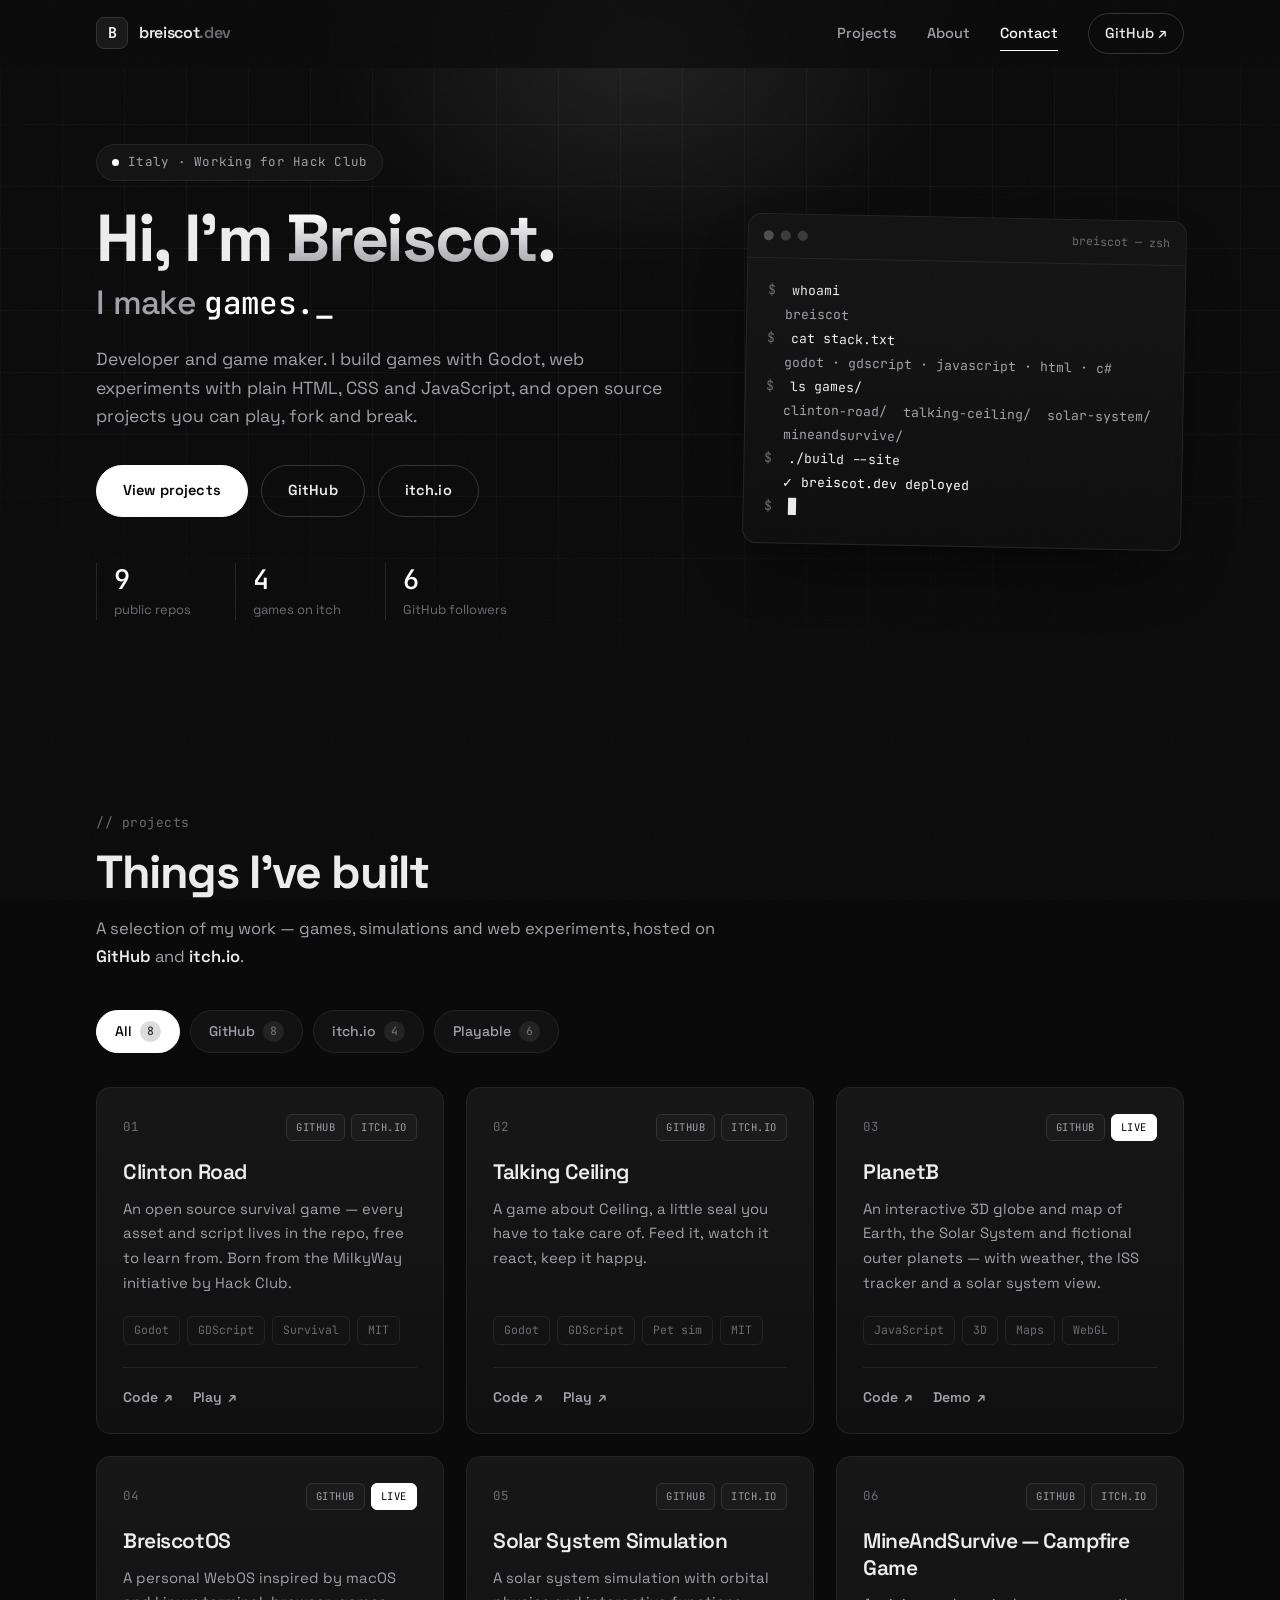
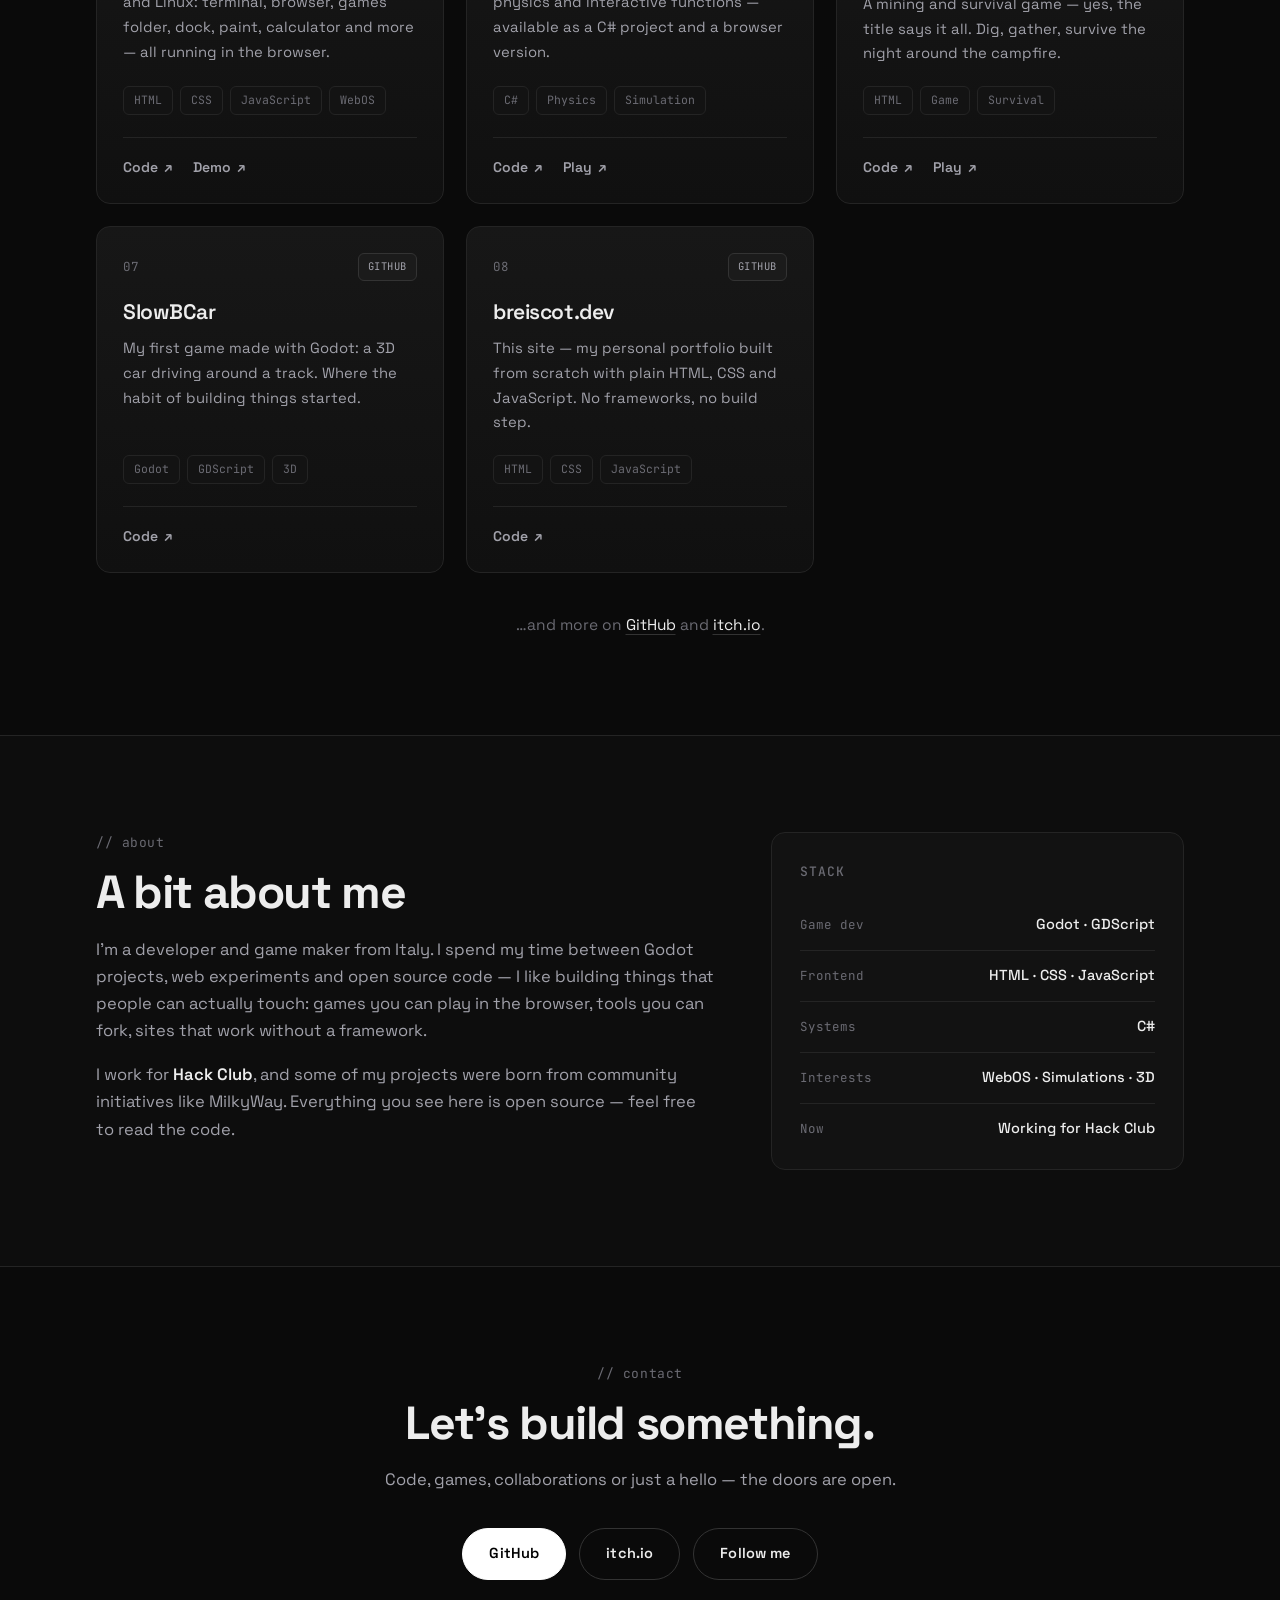
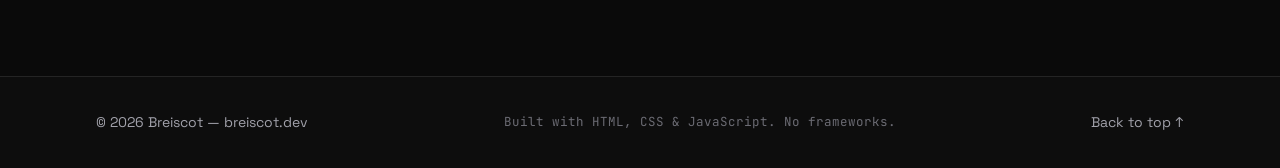
==== index.html @ 9ee130ee "Added js and css and so build the first state of this personal website" ====
<!DOCTYPE html>
<html lang="en">
<head>
  <meta charset="UTF-8">
  <meta name="viewport" content="width=device-width, initial-scale=1.0">
  <title>Breiscot — Developer & Game Maker</title>
  <meta name="description" content="Personal site of Breiscot — developer and game maker from Italy. Games, web experiments and open source projects on GitHub and itch.io.">
  <meta name="author" content="Breiscot">
  <meta name="theme-color" content="#0a0a0a">

  <meta property="og:title" content="Breiscot — Developer & Game Maker">
  <meta property="og:description" content="Games, web experiments and open source projects on GitHub and itch.io.">
  <meta property="og:type" content="website">

  <link rel="icon" href="data:image/svg+xml,<svg xmlns='http://www.w3.org/2000/svg' viewBox='0 0 100 100'><rect width='100' height='100' rx='22' fill='%230a0a0a'/><text y='74' x='50' text-anchor='middle' font-size='64' font-family='monospace' font-weight='bold' fill='%23ffffff'>B</text></svg>">

  <link rel="preconnect" href="https://fonts.googleapis.com">
  <link rel="preconnect" href="https://fonts.gstatic.com" crossorigin>
  <link href="https://fonts.googleapis.com/css2?family=Space+Grotesk:wght@400;500;600;700&family=JetBrains+Mono:wght@400;500&display=swap" rel="stylesheet">

  <link rel="stylesheet" href="style.css">
</head>
<body>

  <div class="noise" aria-hidden="true"></div>

  <!-- ================= HEADER ================= -->
  <header class="site-header" id="top">
    <div class="container nav">
      <a class="brand" href="#top" aria-label="Breiscot — home">
        <span class="brand-mark">B</span>
        <span class="brand-text">breiscot<span class="dim">.dev</span></span>
      </a>

      <nav class="nav-links" id="nav-links" aria-label="Main navigation">
        <a href="#projects">Projects</a>
        <a href="#about">About</a>
        <a href="#contact">Contact</a>
        <a class="nav-cta" href="https://github.com/Breiscot" target="_blank" rel="noopener">GitHub ↗</a>
      </nav>

      <button class="nav-toggle" id="nav-toggle" aria-label="Toggle menu" aria-expanded="false" aria-controls="nav-links">
        <span></span><span></span><span></span>
      </button>
    </div>
  </header>

  <main>

    <!-- ================= HERO ================= -->
    <section class="hero">
      <div class="container hero-grid">

        <div class="hero-copy">
          <p class="eyebrow reveal">
            <span class="pulse" aria-hidden="true"></span>
            Italy · Working for Hack Club
          </p>

          <h1 class="reveal">
            Hi, I'm <span class="accent">Breiscot</span>.
            <span class="hero-sub">I make <span id="typewriter" class="type">games.</span><span class="caret" aria-hidden="true">_</span></span>
          </h1>

          <p class="lead reveal">
            Developer and game maker. I build games with Godot, web experiments
            with plain HTML, CSS and JavaScript, and open source projects you can
            play, fork and break.
          </p>

          <div class="hero-actions reveal">
            <a class="btn btn-primary" href="#projects">View projects</a>
            <a class="btn btn-ghost" href="https://github.com/Breiscot" target="_blank" rel="noopener">GitHub</a>
            <a class="btn btn-ghost" href="https://breiscot.itch.io/" target="_blank" rel="noopener">itch.io</a>
          </div>

          <dl class="hero-stats reveal">
            <div>
              <dt id="stat-repos">9</dt>
              <dd>public repos</dd>
            </div>
            <div>
              <dt id="stat-games">4</dt>
              <dd>games on itch</dd>
            </div>
            <div>
              <dt id="stat-followers">6</dt>
              <dd>GitHub followers</dd>
            </div>
          </dl>
        </div>

        <div class="hero-visual reveal" aria-hidden="true">
          <div class="terminal">
            <div class="terminal-bar">
              <span></span><span></span><span></span>
              <em>breiscot — zsh</em>
            </div>
            <div class="terminal-body">
              <p><span class="t-prompt">$</span> whoami</p>
              <p class="t-out">breiscot</p>
              <p><span class="t-prompt">$</span> cat stack.txt</p>
              <p class="t-out">godot · gdscript · javascript · html · c#</p>
              <p><span class="t-prompt">$</span> ls games/</p>
              <p class="t-out">clinton-road/&nbsp; talking-ceiling/&nbsp; solar-system/&nbsp; mineandsurvive/</p>
              <p><span class="t-prompt">$</span> ./build --site</p>
              <p class="t-out t-ok">✓ breiscot.dev deployed</p>
              <p><span class="t-prompt">$</span> <span class="blink">█</span></p>
            </div>
          </div>
        </div>

      </div>
    </section>

    <!-- ================= PROJECTS ================= -->
    <section class="section" id="projects">
      <div class="container">

        <div class="section-head reveal">
          <p class="section-kicker">// projects</p>
          <h2>Things I've built</h2>
          <p class="section-sub">
            A selection of my work — games, simulations and web experiments,
            hosted on <strong>GitHub</strong> and <strong>itch.io</strong>.
          </p>
        </div>

        <div class="filters reveal" role="group" aria-label="Filter projects">
          <button class="chip is-active" data-filter="all">All <span class="count">8</span></button>
          <button class="chip" data-filter="github">GitHub <span class="count">8</span></button>
          <button class="chip" data-filter="itch">itch.io <span class="count">4</span></button>
          <button class="chip" data-filter="playable">Playable <span class="count">6</span></button>
        </div>

        <div class="grid" id="project-grid">

          <!-- 01 -->
          <article class="card reveal" data-sources="github itch" data-playable="true">
            <div class="card-top">
              <span class="card-index">01</span>
              <div class="card-badges">
                <span class="badge">GitHub</span>
                <span class="badge">itch.io</span>
              </div>
            </div>
            <h3>Clinton Road</h3>
            <p>
              An open source survival game — every asset and script lives in the
              repo, free to learn from. Born from the MilkyWay initiative by Hack Club.
            </p>
            <ul class="tags">
              <li>Godot</li><li>GDScript</li><li>Survival</li><li>MIT</li>
            </ul>
            <div class="card-links">
              <a href="https://github.com/Breiscot/Clinton-Road-game" target="_blank" rel="noopener">Code <span class="arr">↗</span></a>
              <a href="https://breiscot.itch.io/clinton-road" target="_blank" rel="noopener">Play <span class="arr">↗</span></a>
            </div>
          </article>

          <!-- 02 -->
          <article class="card reveal" data-sources="github itch" data-playable="true">
            <div class="card-top">
              <span class="card-index">02</span>
              <div class="card-badges">
                <span class="badge">GitHub</span>
                <span class="badge">itch.io</span>
              </div>
            </div>
            <h3>Talking Ceiling</h3>
            <p>
              A game about Ceiling, a little seal you have to take care of.
              Feed it, watch it react, keep it happy.
            </p>
            <ul class="tags">
              <li>Godot</li><li>GDScript</li><li>Pet sim</li><li>MIT</li>
            </ul>
            <div class="card-links">
              <a href="https://github.com/Breiscot/Talking-Ceiling" target="_blank" rel="noopener">Code <span class="arr">↗</span></a>
              <a href="https://breiscot.itch.io/talking-ceiling" target="_blank" rel="noopener">Play <span class="arr">↗</span></a>
            </div>
          </article>

          <!-- 03 -->
          <article class="card reveal" data-sources="github" data-playable="true">
            <div class="card-top">
              <span class="card-index">03</span>
              <div class="card-badges">
                <span class="badge">GitHub</span>
                <span class="badge badge-live">Live</span>
              </div>
            </div>
            <h3>PlanetB</h3>
            <p>
              An interactive 3D globe and map of Earth, the Solar System and
              fictional outer planets — with weather, the ISS tracker and a
              solar system view.
            </p>
            <ul class="tags">
              <li>JavaScript</li><li>3D</li><li>Maps</li><li>WebGL</li>
            </ul>
            <div class="card-links">
              <a href="https://github.com/Breiscot/PlanetB" target="_blank" rel="noopener">Code <span class="arr">↗</span></a>
              <a href="https://breiscot.github.io/PlanetB/" target="_blank" rel="noopener">Demo <span class="arr">↗</span></a>
            </div>
          </article>

          <!-- 04 -->
          <article class="card reveal" data-sources="github" data-playable="true">
            <div class="card-top">
              <span class="card-index">04</span>
              <div class="card-badges">
                <span class="badge">GitHub</span>
                <span class="badge badge-live">Live</span>
              </div>
            </div>
            <h3>BreiscotOS</h3>
            <p>
              A personal WebOS inspired by macOS and Linux: terminal, browser,
              games folder, dock, paint, calculator and more — all running in
              the browser.
            </p>
            <ul class="tags">
              <li>HTML</li><li>CSS</li><li>JavaScript</li><li>WebOS</li>
            </ul>
            <div class="card-links">
              <a href="https://github.com/Breiscot/BreiscotOS" target="_blank" rel="noopener">Code <span class="arr">↗</span></a>
              <a href="https://breiscot.github.io/BreiscotOS/" target="_blank" rel="noopener">Demo <span class="arr">↗</span></a>
            </div>
          </article>

          <!-- 05 -->
          <article class="card reveal" data-sources="github itch" data-playable="true">
            <div class="card-top">
              <span class="card-index">05</span>
              <div class="card-badges">
                <span class="badge">GitHub</span>
                <span class="badge">itch.io</span>
              </div>
            </div>
            <h3>Solar System Simulation</h3>
            <p>
              A solar system simulation with orbital physics and interactive
              functions — available as a C# project and a browser version.
            </p>
            <ul class="tags">
              <li>C#</li><li>Physics</li><li>Simulation</li>
            </ul>
            <div class="card-links">
              <a href="https://github.com/Breiscot/Solar-System.Breiscot" target="_blank" rel="noopener">Code <span class="arr">↗</span></a>
              <a href="https://breiscot.itch.io/solarsystem-simulation-breiscot" target="_blank" rel="noopener">Play <span class="arr">↗</span></a>
            </div>
          </article>

          <!-- 06 -->
          <article class="card reveal" data-sources="github itch" data-playable="true">
            <div class="card-top">
              <span class="card-index">06</span>
              <div class="card-badges">
                <span class="badge">GitHub</span>
                <span class="badge">itch.io</span>
              </div>
            </div>
            <h3>MineAndSurvive — Campfire Game</h3>
            <p>
              A mining and survival game — yes, the title says it all. Dig,
              gather, survive the night around the campfire.
            </p>
            <ul class="tags">
              <li>HTML</li><li>Game</li><li>Survival</li>
            </ul>
            <div class="card-links">
              <a href="https://github.com/Breiscot/MineAndSurvive-campfire-game" target="_blank" rel="noopener">Code <span class="arr">↗</span></a>
              <a href="https://breiscot.itch.io/campfire-game-mas" target="_blank" rel="noopener">Play <span class="arr">↗</span></a>
            </div>
          </article>

          <!-- 07 -->
          <article class="card reveal" data-sources="github">
            <div class="card-top">
              <span class="card-index">07</span>
              <div class="card-badges">
                <span class="badge">GitHub</span>
              </div>
            </div>
            <h3>SlowBCar</h3>
            <p>
              My first game made with Godot: a 3D car driving around a track.
              Where the habit of building things started.
            </p>
            <ul class="tags">
              <li>Godot</li><li>GDScript</li><li>3D</li>
            </ul>
            <div class="card-links">
              <a href="https://github.com/Breiscot/SlowBCar---Game" target="_blank" rel="noopener">Code <span class="arr">↗</span></a>
            </div>
          </article>

          <!-- 08 -->
          <article class="card reveal" data-sources="github">
            <div class="card-top">
              <span class="card-index">08</span>
              <div class="card-badges">
                <span class="badge">GitHub</span>
              </div>
            </div>
            <h3>breiscot.dev</h3>
            <p>
              This site — my personal portfolio built from scratch with plain
              HTML, CSS and JavaScript. No frameworks, no build step.
            </p>
            <ul class="tags">
              <li>HTML</li><li>CSS</li><li>JavaScript</li>
            </ul>
            <div class="card-links">
              <a href="https://github.com/Breiscot/breiscot.dev" target="_blank" rel="noopener">Code <span class="arr">↗</span></a>
            </div>
          </article>

        </div>

        <p class="grid-empty" id="grid-empty" hidden>No projects in this category yet.</p>

        <p class="more reveal">
          …and more on
          <a href="https://github.com/Breiscot?tab=repositories" target="_blank" rel="noopener">GitHub</a>
          and
          <a href="https://breiscot.itch.io/" target="_blank" rel="noopener">itch.io</a>.
        </p>
      </div>
    </section>

    <!-- ================= ABOUT ================= -->
    <section class="section section-alt" id="about">
      <div class="container about-grid">

        <div class="about-copy reveal">
          <p class="section-kicker">// about</p>
          <h2>A bit about me</h2>
          <p>
            I'm a developer and game maker from Italy. I spend my time between
            Godot projects, web experiments and open source code — I like
            building things that people can actually touch: games you can play
            in the browser, tools you can fork, sites that work without a
            framework.
          </p>
          <p>
            I work for <strong>Hack Club</strong>, and some of my projects were
            born from community initiatives like MilkyWay. Everything you see
            here is open source — feel free to read the code.
          </p>
        </div>

        <div class="about-skills reveal">
          <h3>Stack</h3>
          <ul class="skill-list">
            <li><span class="skill-name">Game dev</span><span class="skill-val">Godot · GDScript</span></li>
            <li><span class="skill-name">Frontend</span><span class="skill-val">HTML · CSS · JavaScript</span></li>
            <li><span class="skill-name">Systems</span><span class="skill-val">C#</span></li>
            <li><span class="skill-name">Interests</span><span class="skill-val">WebOS · Simulations · 3D</span></li>
            <li><span class="skill-name">Now</span><span class="skill-val">Working for Hack Club</span></li>
          </ul>
        </div>

      </div>
    </section>

    <!-- ================= CONTACT ================= -->
    <section class="section" id="contact">
      <div class="container contact reveal">
        <p class="section-kicker">// contact</p>
        <h2>Let's build something.</h2>
        <p class="section-sub">
          Code, games, collaborations or just a hello — the doors are open.
        </p>
        <div class="contact-links">
          <a class="btn btn-primary" href="https://github.com/Breiscot" target="_blank" rel="noopener">GitHub</a>
          <a class="btn btn-ghost" href="https://breiscot.itch.io/" target="_blank" rel="noopener">itch.io</a>
          <a class="btn btn-ghost" href="https://github.com/Breiscot?tab=followers" target="_blank" rel="noopener">Follow me</a>
        </div>
      </div>
    </section>

  </main>

  <!-- ================= FOOTER ================= -->
  <footer class="site-footer">
    <div class="container footer-inner">
      <p>© <span id="year">2026</span> Breiscot — breiscot.dev</p>
      <p class="footer-note">Built with HTML, CSS &amp; JavaScript. No frameworks.</p>
      <a class="to-top" href="#top">Back to top ↑</a>
    </div>
  </footer>

  <script src="main.js"></script>
</body>
</html>
---- style.css ----
/* =========================================================
   breiscot.dev — black / grey theme
   ========================================================= */

:root {
  --bg:            #0a0a0a;
  --bg-alt:        #0d0d0d;
  --surface:       #121212;
  --surface-2:     #171717;
  --border:        #242424;
  --border-strong: #333333;

  --text:          #ededed;
  --text-dim:      #a1a1aa;
  --text-faint:    #6b6b73;

  --white:         #ffffff;
  --black:         #000000;

  --font-display: "Space Grotesk", system-ui, -apple-system, "Segoe UI", sans-serif;
  --font-mono:    "JetBrains Mono", ui-monospace, SFMono-Regular, Menlo, monospace;

  --radius:   14px;
  --radius-sm: 9px;
  --container: 1140px;
  --header-h: 68px;

  --ease: cubic-bezier(0.22, 1, 0.36, 1);
}

/* ---------- reset ---------- */
*, *::before, *::after { box-sizing: border-box; }

html {
  scroll-behavior: smooth;
  scroll-padding-top: calc(var(--header-h) + 20px);
  -webkit-text-size-adjust: 100%;
}

body {
  margin: 0;
  background: var(--bg);
  color: var(--text);
  font-family: var(--font-display);
  font-size: 16.5px;
  line-height: 1.65;
  overflow-x: hidden;
  -webkit-font-smoothing: antialiased;
}

img, svg { display: block; max-width: 100%; }
a { color: inherit; }
button { font: inherit; }

::selection { background: var(--white); color: var(--black); }

:focus-visible {
  outline: 2px solid var(--white);
  outline-offset: 3px;
  border-radius: 4px;
}

/* subtle film grain */
.noise {
  position: fixed;
  inset: 0;
  z-index: 999;
  pointer-events: none;
  opacity: 0.035;
  background-image: url("data:image/svg+xml,%3Csvg xmlns='http://www.w3.org/2000/svg' width='140' height='140'%3E%3Cfilter id='n'%3E%3CfeTurbulence type='fractalNoise' baseFrequency='0.85' numOctaves='3'/%3E%3C/filter%3E%3Crect width='100%25' height='100%25' filter='url(%23n)'/%3E%3C/svg%3E");
}

.container {
  width: 100%;
  max-width: var(--container);
  margin-inline: auto;
  padding-inline: 26px;
}

/* =========================================================
   HEADER
   ========================================================= */
.site-header {
  position: fixed;
  top: 0;
  left: 0;
  right: 0;
  z-index: 100;
  height: var(--header-h);
  display: flex;
  align-items: center;
  background: rgba(10, 10, 10, 0.72);
  backdrop-filter: blur(14px);
  -webkit-backdrop-filter: blur(14px);
  border-bottom: 1px solid transparent;
  transition: border-color 0.35s var(--ease), background 0.35s var(--ease);
}

.site-header.scrolled {
  border-bottom-color: var(--border);
  background: rgba(10, 10, 10, 0.9);
}

.nav {
  display: flex;
  align-items: center;
  justify-content: space-between;
  gap: 20px;
}

.brand {
  display: inline-flex;
  align-items: center;
  gap: 11px;
  text-decoration: none;
  font-weight: 600;
  letter-spacing: -0.02em;
}

.brand-mark {
  display: grid;
  place-items: center;
  width: 32px;
  height: 32px;
  border: 1px solid var(--border-strong);
  border-radius: 8px;
  background: var(--surface-2);
  font-family: var(--font-mono);
  font-size: 15px;
  color: var(--white);
  transition: transform 0.3s var(--ease), background 0.3s var(--ease);
}

.brand:hover .brand-mark {
  transform: rotate(-8deg);
  background: var(--white);
  color: var(--black);
}

.brand-text { font-size: 16px; }
.brand-text .dim { color: var(--text-faint); }

.nav-links {
  display: flex;
  align-items: center;
  gap: 30px;
}

.nav-links a {
  position: relative;
  text-decoration: none;
  font-size: 14.5px;
  font-weight: 500;
  color: var(--text-dim);
  transition: color 0.25s var(--ease);
}

.nav-links a:not(.nav-cta)::after {
  content: "";
  position: absolute;
  left: 0;
  bottom: -6px;
  width: 100%;
  height: 1px;
  background: var(--white);
  transform: scaleX(0);
  transform-origin: left;
  transition: transform 0.3s var(--ease);
}

.nav-links a:hover,
.nav-links a.active { color: var(--white); }

.nav-links a:not(.nav-cta):hover::after,
.nav-links a.active::after { transform: scaleX(1); }

.nav-cta {
  padding: 8px 16px;
  border: 1px solid var(--border-strong);
  border-radius: 999px;
  color: var(--text) !important;
  transition: background 0.25s var(--ease), color 0.25s var(--ease), border-color 0.25s var(--ease);
}

.nav-cta:hover {
  background: var(--white);
  border-color: var(--white);
  color: var(--black) !important;
}

.nav-toggle {
  display: none;
  flex-direction: column;
  justify-content: center;
  gap: 5px;
  width: 42px;
  height: 42px;
  padding: 10px;
  background: transparent;
  border: 1px solid var(--border);
  border-radius: 9px;
  cursor: pointer;
}

.nav-toggle span {
  display: block;
  height: 1.5px;
  width: 100%;
  background: var(--text);
  transition: transform 0.3s var(--ease), opacity 0.25s var(--ease);
}

.nav-toggle[aria-expanded="true"] span:nth-child(1) { transform: translateY(6.5px) rotate(45deg); }
.nav-toggle[aria-expanded="true"] span:nth-child(2) { opacity: 0; }
.nav-toggle[aria-expanded="true"] span:nth-child(3) { transform: translateY(-6.5px) rotate(-45deg); }

/* =========================================================
   HERO
   ========================================================= */
.hero {
  position: relative;
  padding: calc(var(--header-h) + 76px) 0 96px;
  overflow: hidden;
}

/* faint grid + glow, monochrome only */
.hero::before {
  content: "";
  position: absolute;
  inset: 0;
  background-image:
    linear-gradient(to right, rgba(255, 255, 255, 0.035) 1px, transparent 1px),
    linear-gradient(to bottom, rgba(255, 255, 255, 0.035) 1px, transparent 1px);
  background-size: 62px 62px;
  mask-image: radial-gradient(ellipse 80% 65% at 50% 35%, #000 45%, transparent 100%);
  -webkit-mask-image: radial-gradient(ellipse 80% 65% at 50% 35%, #000 45%, transparent 100%);
  pointer-events: none;
}

.hero::after {
  content: "";
  position: absolute;
  top: -260px;
  left: 50%;
  transform: translateX(-50%);
  width: 900px;
  height: 620px;
  background: radial-gradient(closest-side, rgba(255, 255, 255, 0.09), transparent 70%);
  pointer-events: none;
}

.hero-grid {
  position: relative;
  z-index: 1;
  display: grid;
  grid-template-columns: 1.15fr 0.85fr;
  gap: 56px;
  align-items: center;
}

.eyebrow {
  display: inline-flex;
  align-items: center;
  gap: 9px;
  margin: 0 0 22px;
  padding: 7px 15px;
  border: 1px solid var(--border);
  border-radius: 999px;
  background: var(--surface);
  font-family: var(--font-mono);
  font-size: 12.5px;
  letter-spacing: 0.02em;
  color: var(--text-dim);
}

.pulse {
  width: 7px;
  height: 7px;
  border-radius: 50%;
  background: var(--white);
  box-shadow: 0 0 0 0 rgba(255, 255, 255, 0.55);
  animation: pulse 2.4s infinite;
}

@keyframes pulse {
  0%   { box-shadow: 0 0 0 0 rgba(255, 255, 255, 0.5); }
  70%  { box-shadow: 0 0 0 9px rgba(255, 255, 255, 0); }
  100% { box-shadow: 0 0 0 0 rgba(255, 255, 255, 0); }
}

.hero h1 {
  margin: 0 0 24px;
  font-size: clamp(2.5rem, 6vw, 4.15rem);
  line-height: 1.06;
  font-weight: 700;
  letter-spacing: -0.035em;
}

.hero h1 .accent {
  background: linear-gradient(180deg, #ffffff 20%, #8f8f96 100%);
  -webkit-background-clip: text;
  background-clip: text;
  color: transparent;
}

.hero-sub {
  display: block;
  margin-top: 12px;
  font-size: clamp(1.35rem, 3.4vw, 2.1rem);
  font-weight: 500;
  color: var(--text-dim);
  letter-spacing: -0.02em;
}

.type {
  color: var(--white);
  font-family: var(--font-mono);
  font-size: 0.92em;
}

.caret {
  color: var(--white);
  animation: blink 1.05s steps(1) infinite;
}

@keyframes blink { 50% { opacity: 0; } }

.lead {
  max-width: 52ch;
  margin: 0 0 34px;
  font-size: 17.5px;
  color: var(--text-dim);
}

.hero-actions {
  display: flex;
  flex-wrap: wrap;
  gap: 13px;
  margin-bottom: 46px;
}

/* buttons */
.btn {
  display: inline-flex;
  align-items: center;
  gap: 8px;
  padding: 13px 26px;
  border-radius: 999px;
  border: 1px solid var(--border-strong);
  text-decoration: none;
  font-size: 14.5px;
  font-weight: 600;
  letter-spacing: 0.01em;
  transition: transform 0.25s var(--ease), background 0.25s var(--ease),
              color 0.25s var(--ease), border-color 0.25s var(--ease);
}

.btn:hover { transform: translateY(-2px); }

.btn-primary {
  background: var(--white);
  border-color: var(--white);
  color: var(--black);
}

.btn-primary:hover { background: #d9d9d9; border-color: #d9d9d9; }

.btn-ghost {
  background: transparent;
  color: var(--text);
}

.btn-ghost:hover {
  background: var(--surface-2);
  border-color: #4a4a4a;
  color: var(--white);
}

/* stats */
.hero-stats {
  display: flex;
  gap: 44px;
  margin: 0;
}

.hero-stats div { border-left: 1px solid var(--border); padding-left: 17px; }

.hero-stats dt {
  font-family: var(--font-mono);
  font-size: 27px;
  font-weight: 500;
  color: var(--white);
  line-height: 1.2;
}

.hero-stats dd {
  margin: 3px 0 0;
  font-size: 13px;
  color: var(--text-faint);
}

/* terminal */
.terminal {
  border: 1px solid var(--border);
  border-radius: var(--radius);
  background: linear-gradient(180deg, #141414, #0d0d0d);
  box-shadow: 0 30px 70px -30px rgba(0, 0, 0, 0.9);
  overflow: hidden;
  transform: rotate(1.1deg);
  transition: transform 0.5s var(--ease);
}

.terminal:hover { transform: rotate(0deg) translateY(-4px); }

.terminal-bar {
  display: flex;
  align-items: center;
  gap: 7px;
  padding: 12px 15px;
  border-bottom: 1px solid var(--border);
  background: var(--surface);
}

.terminal-bar span {
  width: 10px;
  height: 10px;
  border-radius: 50%;
  background: #3a3a3a;
}

.terminal-bar span:first-child { background: #4d4d4d; }

.terminal-bar em {
  margin-left: auto;
  font-family: var(--font-mono);
  font-style: normal;
  font-size: 11.5px;
  color: var(--text-faint);
}

.terminal-body {
  padding: 20px 20px 24px;
  font-family: var(--font-mono);
  font-size: 13px;
  line-height: 1.85;
}

.terminal-body p { margin: 0; overflow-wrap: anywhere; }

.t-prompt { color: var(--text-faint); margin-right: 8px; }
.t-out { color: var(--text-dim); padding-left: 18px; }
.t-ok { color: var(--white); }

.blink { animation: blink 1.05s steps(1) infinite; }

/* =========================================================
   SECTIONS
   ========================================================= */
.section { padding: 96px 0; }
.section-alt {
  background: var(--bg-alt);
  border-block: 1px solid var(--border);
}

.section-head { max-width: 640px; margin-bottom: 40px; }

.section-kicker {
  margin: 0 0 14px;
  font-family: var(--font-mono);
  font-size: 13px;
  color: var(--text-faint);
  letter-spacing: 0.04em;
}

.section h2 {
  margin: 0 0 16px;
  font-size: clamp(1.9rem, 4.4vw, 2.9rem);
  font-weight: 700;
  letter-spacing: -0.03em;
  line-height: 1.12;
}

.section-sub {
  margin: 0;
  color: var(--text-dim);
  font-size: 16.5px;
}

.section-sub strong { color: var(--text); font-weight: 600; }

/* ---------- filters ---------- */
.filters {
  display: flex;
  flex-wrap: wrap;
  gap: 10px;
  margin-bottom: 34px;
}

.chip {
  display: inline-flex;
  align-items: center;
  gap: 8px;
  padding: 9px 18px;
  background: var(--surface);
  border: 1px solid var(--border);
  border-radius: 999px;
  color: var(--text-dim);
  font-size: 14px;
  font-weight: 500;
  cursor: pointer;
  transition: background 0.25s var(--ease), color 0.25s var(--ease), border-color 0.25s var(--ease);
}

.chip .count {
  font-family: var(--font-mono);
  font-size: 11.5px;
  padding: 1px 7px;
  border-radius: 999px;
  background: #232323;
  color: var(--text-faint);
}

.chip:hover { border-color: var(--border-strong); color: var(--white); }

.chip.is-active {
  background: var(--white);
  border-color: var(--white);
  color: var(--black);
}

.chip.is-active .count { background: rgba(0, 0, 0, 0.14); color: #333; }

/* ---------- project grid ---------- */
.grid {
  display: grid;
  grid-template-columns: repeat(auto-fill, minmax(320px, 1fr));
  gap: 22px;
}

.card {
  position: relative;
  display: flex;
  flex-direction: column;
  padding: 26px 26px 24px;
  background: linear-gradient(180deg, var(--surface-2), #101010);
  border: 1px solid var(--border);
  border-radius: var(--radius);
  transition: transform 0.4s var(--ease), border-color 0.4s var(--ease),
              box-shadow 0.4s var(--ease), opacity 0.35s var(--ease);
}

.card::before {
  content: "";
  position: absolute;
  inset: 0;
  border-radius: inherit;
  background: radial-gradient(420px circle at var(--mx, 50%) var(--my, 0%), rgba(255, 255, 255, 0.055), transparent 60%);
  opacity: 0;
  transition: opacity 0.4s var(--ease);
  pointer-events: none;
}

.card:hover {
  transform: translateY(-5px);
  border-color: var(--border-strong);
  box-shadow: 0 26px 50px -30px rgba(0, 0, 0, 0.95);
}

.card:hover::before { opacity: 1; }

.card.is-hidden { display: none; }

.card-top {
  display: flex;
  align-items: center;
  justify-content: space-between;
  gap: 12px;
  margin-bottom: 18px;
}

.card-index {
  font-family: var(--font-mono);
  font-size: 12.5px;
  color: var(--text-faint);
}

.card-badges { display: flex; gap: 6px; flex-wrap: wrap; justify-content: flex-end; }

.badge {
  font-family: var(--font-mono);
  font-size: 10.5px;
  letter-spacing: 0.05em;
  text-transform: uppercase;
  padding: 4px 9px;
  border: 1px solid var(--border-strong);
  border-radius: 6px;
  color: var(--text-dim);
  background: #1b1b1b;
}

.badge-live {
  color: var(--black);
  background: var(--white);
  border-color: var(--white);
}

.card h3 {
  margin: 0 0 11px;
  font-size: 21px;
  font-weight: 600;
  letter-spacing: -0.02em;
  line-height: 1.25;
}

.card p {
  margin: 0 0 20px;
  font-size: 14.8px;
  line-height: 1.68;
  color: var(--text-dim);
  flex-grow: 1;
}

.tags {
  display: flex;
  flex-wrap: wrap;
  gap: 7px;
  list-style: none;
  margin: 0 0 22px;
  padding: 0;
}

.tags li {
  font-family: var(--font-mono);
  font-size: 11.5px;
  padding: 4px 10px;
  border: 1px solid var(--border);
  border-radius: 6px;
  color: var(--text-faint);
  background: #131313;
}

.card-links {
  display: flex;
  gap: 20px;
  padding-top: 18px;
  border-top: 1px solid var(--border);
}

.card-links a {
  display: inline-flex;
  align-items: center;
  gap: 6px;
  text-decoration: none;
  font-size: 14px;
  font-weight: 600;
  color: var(--text-dim);
  transition: color 0.25s var(--ease);
}

.card-links a:hover { color: var(--white); }

.card-links .arr { transition: transform 0.25s var(--ease); }
.card-links a:hover .arr { transform: translate(3px, -3px); }

.grid-empty {
  margin: 30px 0 0;
  font-family: var(--font-mono);
  font-size: 14px;
  color: var(--text-faint);
}

.more {
  margin: 40px 0 0;
  font-size: 15.5px;
  color: var(--text-faint);
  text-align: center;
}

.more a {
  color: var(--text);
  text-decoration: underline;
  text-underline-offset: 4px;
  text-decoration-color: var(--border-strong);
  transition: text-decoration-color 0.25s var(--ease);
}

.more a:hover { text-decoration-color: var(--white); }

/* =========================================================
   ABOUT
   ========================================================= */
.about-grid {
  display: grid;
  grid-template-columns: 1.2fr 0.8fr;
  gap: 56px;
  align-items: start;
}

.about-copy p:not(.section-kicker) {
  color: var(--text-dim);
  max-width: 58ch;
}

.about-copy strong { color: var(--text); font-weight: 600; }

.about-skills {
  padding: 28px;
  background: var(--surface);
  border: 1px solid var(--border);
  border-radius: var(--radius);
}

.about-skills h3 {
  margin: 0 0 18px;
  font-family: var(--font-mono);
  font-size: 13px;
  font-weight: 500;
  text-transform: uppercase;
  letter-spacing: 0.08em;
  color: var(--text-faint);
}

.skill-list { list-style: none; margin: 0; padding: 0; }

.skill-list li {
  display: flex;
  justify-content: space-between;
  align-items: baseline;
  gap: 16px;
  padding: 13px 0;
  border-bottom: 1px solid var(--border);
  font-size: 14.5px;
}

.skill-list li:last-child { border-bottom: 0; padding-bottom: 0; }

.skill-name { color: var(--text-faint); font-family: var(--font-mono); font-size: 12.5px; }
.skill-val { color: var(--text); text-align: right; font-weight: 500; }

/* =========================================================
   CONTACT
   ========================================================= */
.contact { text-align: center; max-width: 660px; }
.contact .section-sub { margin-bottom: 34px; }

.contact-links {
  display: flex;
  flex-wrap: wrap;
  gap: 13px;
  justify-content: center;
}

/* =========================================================
   FOOTER
   ========================================================= */
.site-footer {
  border-top: 1px solid var(--border);
  padding: 34px 0;
  background: var(--bg-alt);
}

.footer-inner {
  display: flex;
  align-items: center;
  justify-content: space-between;
  gap: 18px;
  flex-wrap: wrap;
}

.footer-inner p { margin: 0; font-size: 14px; color: var(--text-dim); }
.footer-note { color: var(--text-faint) !important; font-family: var(--font-mono); font-size: 12.5px !important; }

.to-top {
  text-decoration: none;
  font-size: 14px;
  color: var(--text-dim);
  transition: color 0.25s var(--ease);
}

.to-top:hover { color: var(--white); }

/* =========================================================
   REVEAL ANIMATION
   ========================================================= */
.reveal {
  opacity: 0;
  transform: translateY(22px);
  transition: opacity 0.7s var(--ease), transform 0.7s var(--ease);
}

.reveal.in { opacity: 1; transform: none; }

@media (prefers-reduced-motion: reduce) {
  html { scroll-behavior: auto; }
  .reveal { opacity: 1; transform: none; transition: none; }
  .pulse, .caret, .blink { animation: none; }
}

/* =========================================================
   RESPONSIVE
   ========================================================= */
@media (max-width: 960px) {
  .hero-grid { grid-template-columns: 1fr; gap: 46px; }
  .hero-visual { max-width: 560px; }
  .terminal { transform: none; }
  .about-grid { grid-template-columns: 1fr; gap: 36px; }
}

@media (max-width: 760px) {
  .nav-toggle { display: flex; }

  .nav-links {
    position: fixed;
    top: var(--header-h);
    left: 0;
    right: 0;
    flex-direction: column;
    align-items: stretch;
    gap: 0;
    padding: 12px 26px 26px;
    background: rgba(10, 10, 10, 0.97);
    backdrop-filter: blur(16px);
    -webkit-backdrop-filter: blur(16px);
    border-bottom: 1px solid var(--border);
    transform: translateY(-14px);
    opacity: 0;
    visibility: hidden;
    transition: transform 0.35s var(--ease), opacity 0.3s var(--ease), visibility 0.3s;
  }

  .nav-links.open {
    transform: none;
    opacity: 1;
    visibility: visible;
  }

  .nav-links a {
    padding: 15px 0;
    font-size: 16px;
    border-bottom: 1px solid var(--border);
  }

  .nav-links a:last-child { border-bottom: 0; }

  .nav-links a:not(.nav-cta)::after { display: none; }

  .nav-cta {
    margin-top: 14px;
    text-align: center;
    border-bottom: 1px solid var(--border-strong) !important;
  }

  .hero { padding-top: calc(var(--header-h) + 52px); padding-bottom: 72px; }
  .hero-stats { gap: 26px; }
  .hero-stats div { padding-left: 13px; }
  .hero-stats dt { font-size: 23px; }

  .section { padding: 72px 0; }

  .grid { grid-template-columns: 1fr; }

  .footer-inner { flex-direction: column; align-items: flex-start; gap: 10px; }
}

@media (max-width: 420px) {
  body { font-size: 15.5px; }
  .container { padding-inline: 18px; }
  .hero-actions .btn { width: 100%; justify-content: center; }
  .hero-stats { flex-wrap: wrap; row-gap: 18px; }
  .card { padding: 22px 20px 20px; }
}
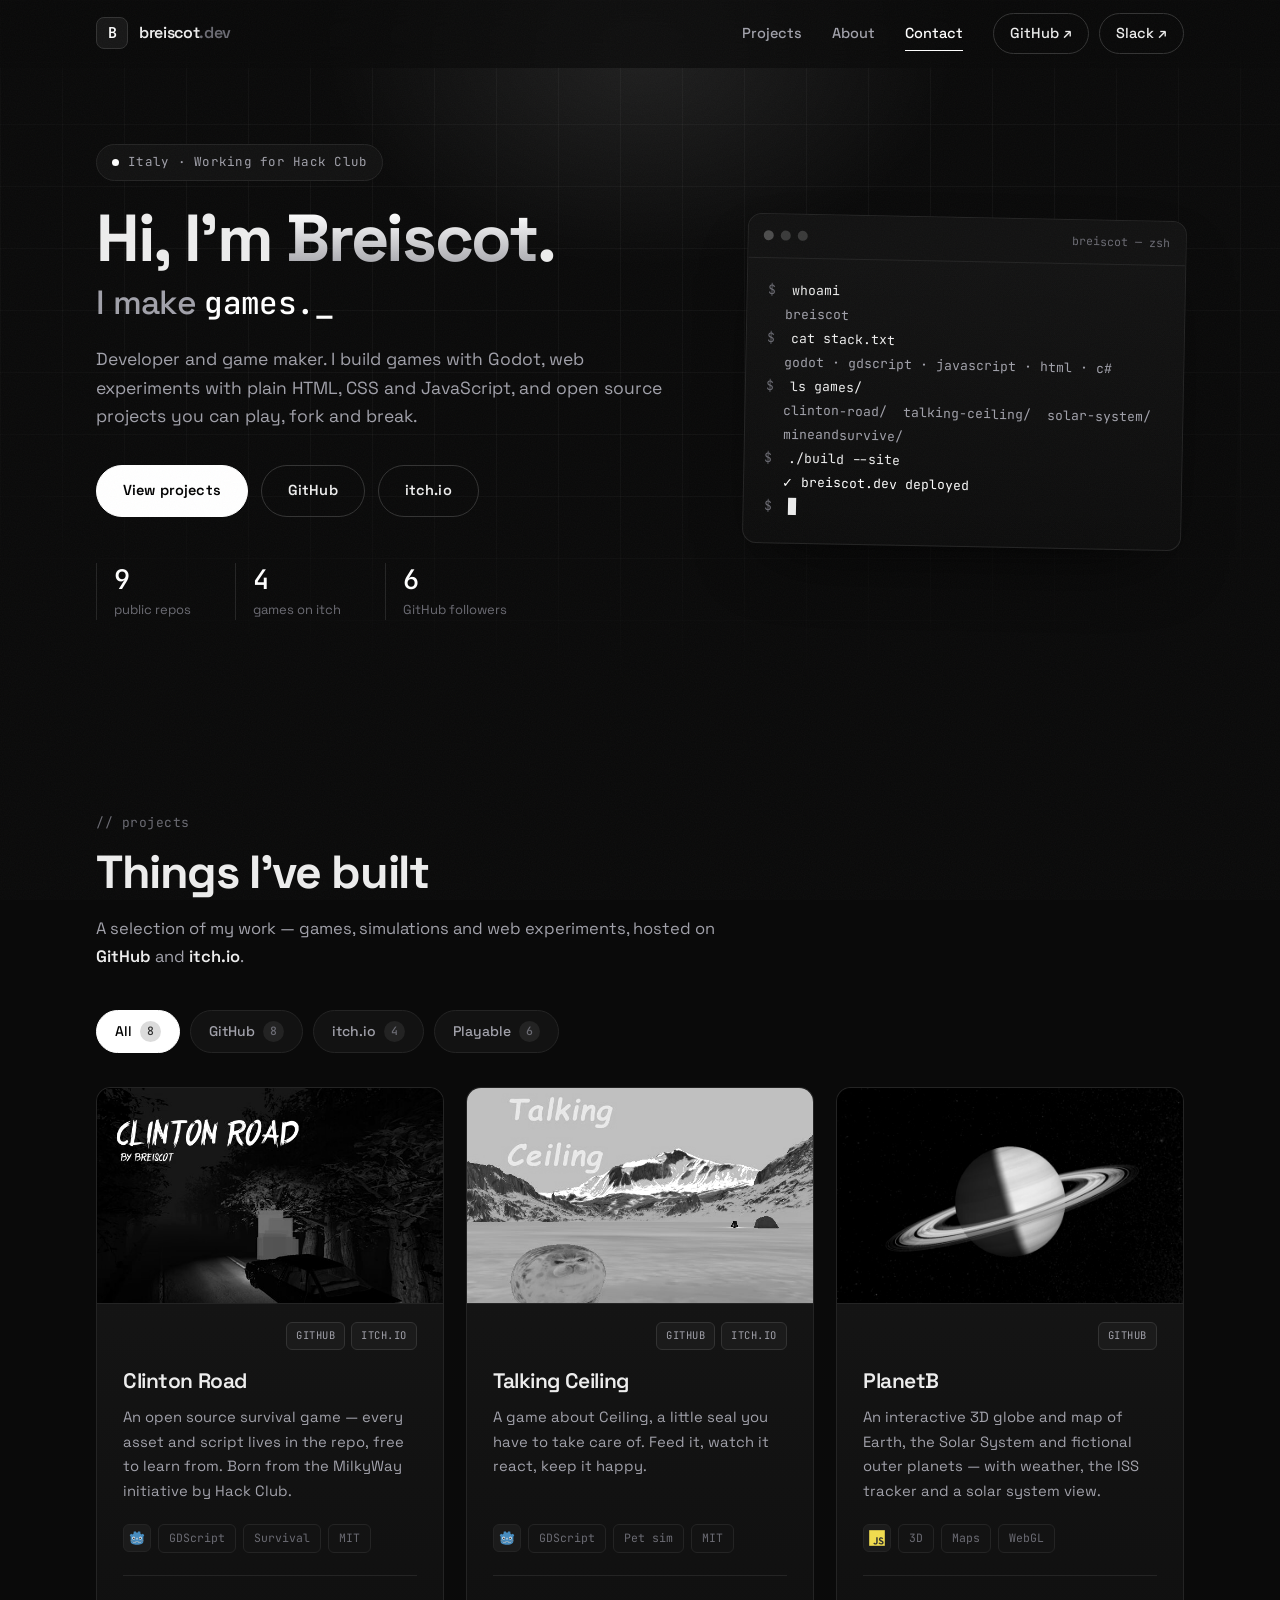
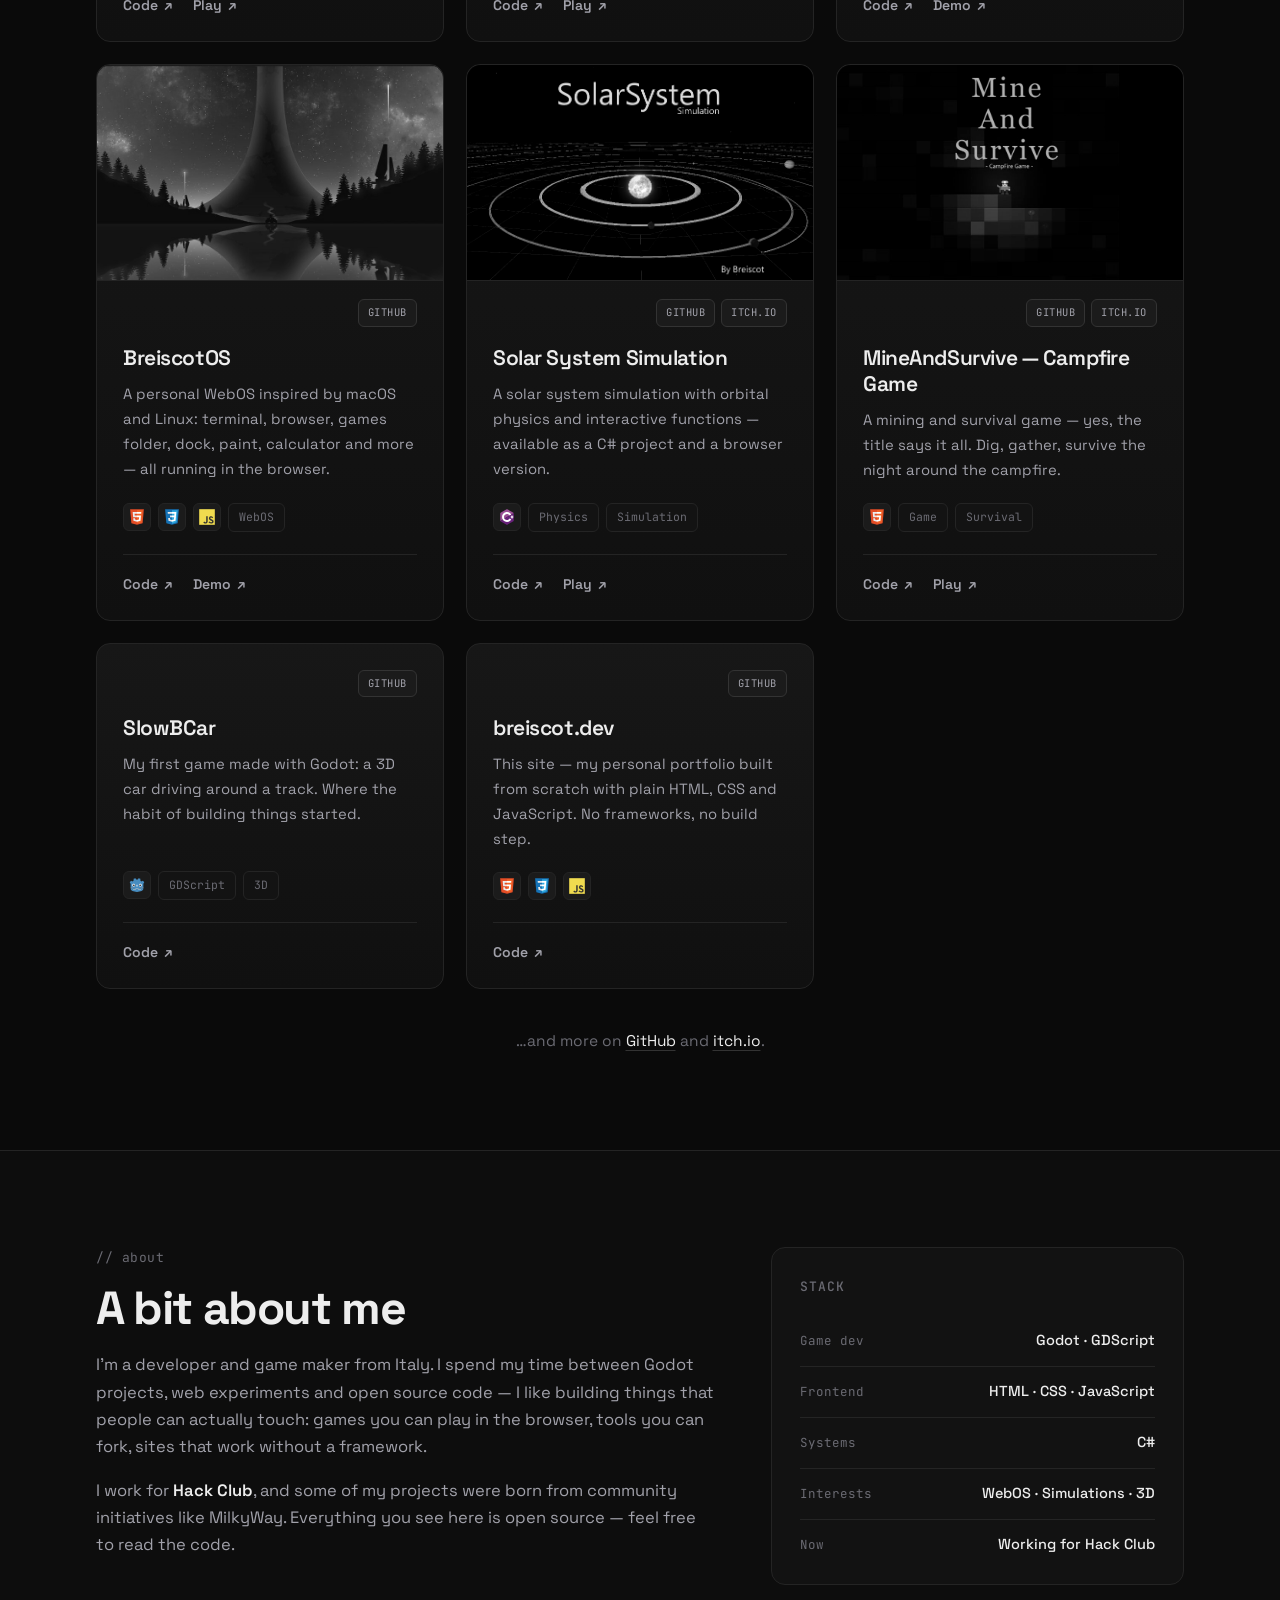
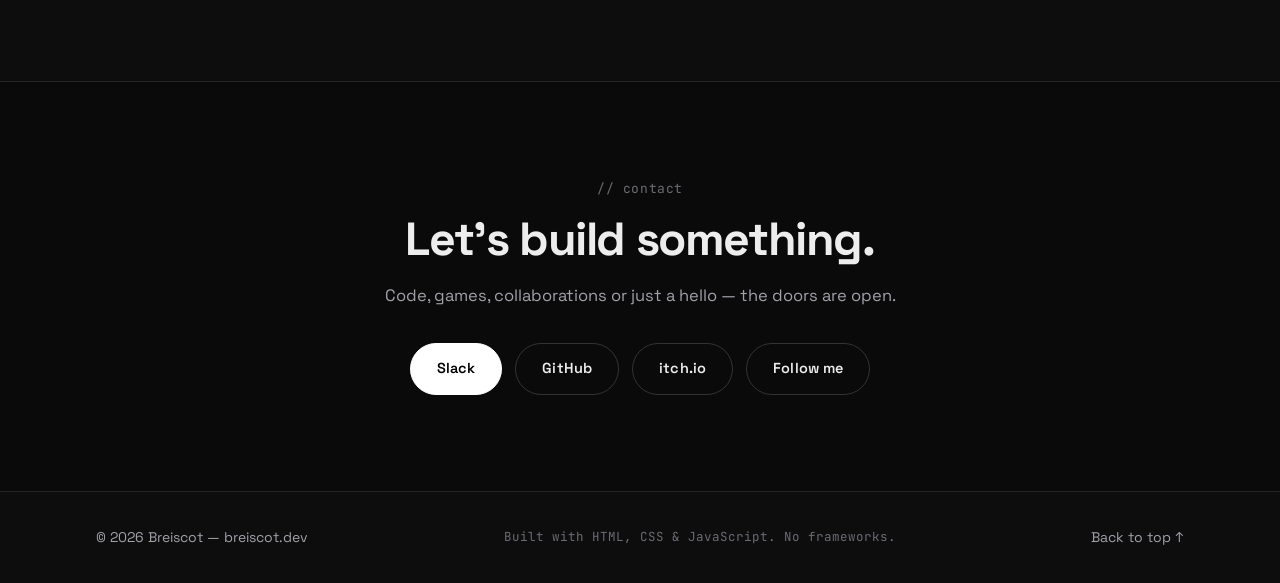
==== commit ba4a557b: "Added images on the cards of the projects, and changed something" ====
--- a/index.html
+++ b/index.html
@@ -36,7 +36,10 @@
         <a href="#projects">Projects</a>
         <a href="#about">About</a>
         <a href="#contact">Contact</a>
-        <a class="nav-cta" href="https://github.com/Breiscot" target="_blank" rel="noopener">GitHub ↗</a>
+        <div class="nav-ctas">
+          <a class="nav-cta" href="https://github.com/Breiscot" target="_blank" rel="noopener">GitHub ↗</a>
+          <a class="nav-cta" href="https://hackclub.enterprise.slack.com/team/U07P4SA3LF4" target="_blank" rel="noopener">Slack ↗</a>
+        </div>
       </nav>
 
       <button class="nav-toggle" id="nav-toggle" aria-label="Toggle menu" aria-expanded="false" aria-controls="nav-links">
@@ -135,10 +138,13 @@
 
         <div class="grid" id="project-grid">
 
-          <!-- 01 -->
+          <!-- Clinton Road -->
           <article class="card reveal" data-sources="github itch" data-playable="true">
-            <div class="card-top">
-              <span class="card-index">01</span>
+            <div class="card-media">
+              <img src="assets/img/clinton-road.jpg" width="630" height="500" loading="lazy"
+                   alt="Clinton Road — a car on a dark forest road at night">
+            </div>
+            <div class="card-top">
               <div class="card-badges">
                 <span class="badge">GitHub</span>
                 <span class="badge">itch.io</span>
@@ -150,7 +156,8 @@
               repo, free to learn from. Born from the MilkyWay initiative by Hack Club.
             </p>
             <ul class="tags">
-              <li>Godot</li><li>GDScript</li><li>Survival</li><li>MIT</li>
+              <li class="tag-icon" title="Godot"><img src="assets/icons/godot-original.svg" alt="Godot"></li>
+              <li>GDScript</li><li>Survival</li><li>MIT</li>
             </ul>
             <div class="card-links">
               <a href="https://github.com/Breiscot/Clinton-Road-game" target="_blank" rel="noopener">Code <span class="arr">↗</span></a>
@@ -158,10 +165,13 @@
             </div>
           </article>
 
-          <!-- 02 -->
+          <!-- Talking Ceiling -->
           <article class="card reveal" data-sources="github itch" data-playable="true">
-            <div class="card-top">
-              <span class="card-index">02</span>
+            <div class="card-media">
+              <img src="assets/img/talking-ceiling.jpg" width="630" height="500" loading="lazy"
+                   alt="Talking Ceiling — a round seal on a snowy mountain">
+            </div>
+            <div class="card-top">
               <div class="card-badges">
                 <span class="badge">GitHub</span>
                 <span class="badge">itch.io</span>
@@ -173,7 +183,8 @@
               Feed it, watch it react, keep it happy.
             </p>
             <ul class="tags">
-              <li>Godot</li><li>GDScript</li><li>Pet sim</li><li>MIT</li>
+              <li class="tag-icon" title="Godot"><img src="assets/icons/godot-original.svg" alt="Godot"></li>
+              <li>GDScript</li><li>Pet sim</li><li>MIT</li>
             </ul>
             <div class="card-links">
               <a href="https://github.com/Breiscot/Talking-Ceiling" target="_blank" rel="noopener">Code <span class="arr">↗</span></a>
@@ -181,13 +192,15 @@
             </div>
           </article>
 
-          <!-- 03 -->
+          <!-- PlanetB -->
           <article class="card reveal" data-sources="github" data-playable="true">
-            <div class="card-top">
-              <span class="card-index">03</span>
-              <div class="card-badges">
-                <span class="badge">GitHub</span>
-                <span class="badge badge-live">Live</span>
+            <div class="card-media">
+              <img src="assets/img/planetb.jpg" width="900" height="497" loading="lazy"
+                   alt="PlanetB — Saturn and its rings rendered in 3D">
+            </div>
+            <div class="card-top">
+              <div class="card-badges">
+                <span class="badge">GitHub</span>
               </div>
             </div>
             <h3>PlanetB</h3>
@@ -197,7 +210,8 @@
               solar system view.
             </p>
             <ul class="tags">
-              <li>JavaScript</li><li>3D</li><li>Maps</li><li>WebGL</li>
+              <li class="tag-icon" title="JavaScript"><img src="assets/icons/javascript-original.svg" alt="JavaScript"></li>
+              <li>3D</li><li>Maps</li><li>WebGL</li>
             </ul>
             <div class="card-links">
               <a href="https://github.com/Breiscot/PlanetB" target="_blank" rel="noopener">Code <span class="arr">↗</span></a>
@@ -205,13 +219,15 @@
             </div>
           </article>
 
-          <!-- 04 -->
+          <!-- BreiscotOS -->
           <article class="card reveal" data-sources="github" data-playable="true">
-            <div class="card-top">
-              <span class="card-index">04</span>
-              <div class="card-badges">
-                <span class="badge">GitHub</span>
-                <span class="badge badge-live">Live</span>
+            <div class="card-media">
+              <img src="assets/img/breiscotos.jpg" width="900" height="509" loading="lazy"
+                   alt="BreiscotOS — night landscape wallpaper with a starry sky over a lake and forest">
+            </div>
+            <div class="card-top">
+              <div class="card-badges">
+                <span class="badge">GitHub</span>
               </div>
             </div>
             <h3>BreiscotOS</h3>
@@ -221,7 +237,10 @@
               the browser.
             </p>
             <ul class="tags">
-              <li>HTML</li><li>CSS</li><li>JavaScript</li><li>WebOS</li>
+              <li class="tag-icon" title="HTML"><img src="assets/icons/html5-original.svg" alt="HTML"></li>
+              <li class="tag-icon" title="CSS"><img src="assets/icons/css3-original.svg" alt="CSS"></li>
+              <li class="tag-icon" title="JavaScript"><img src="assets/icons/javascript-original.svg" alt="JavaScript"></li>
+              <li>WebOS</li>
             </ul>
             <div class="card-links">
               <a href="https://github.com/Breiscot/BreiscotOS" target="_blank" rel="noopener">Code <span class="arr">↗</span></a>
@@ -229,10 +248,13 @@
             </div>
           </article>
 
-          <!-- 05 -->
+          <!-- Solar System Simulation -->
           <article class="card reveal" data-sources="github itch" data-playable="true">
-            <div class="card-top">
-              <span class="card-index">05</span>
+            <div class="card-media">
+              <img src="assets/img/solar-system.jpg" width="723" height="448" loading="lazy"
+                   alt="Solar System Simulation — planets orbiting the sun">
+            </div>
+            <div class="card-top">
               <div class="card-badges">
                 <span class="badge">GitHub</span>
                 <span class="badge">itch.io</span>
@@ -244,7 +266,8 @@
               functions — available as a C# project and a browser version.
             </p>
             <ul class="tags">
-              <li>C#</li><li>Physics</li><li>Simulation</li>
+              <li class="tag-icon" title="C#"><img src="assets/icons/csharp-original.svg" alt="C#"></li>
+              <li>Physics</li><li>Simulation</li>
             </ul>
             <div class="card-links">
               <a href="https://github.com/Breiscot/Solar-System.Breiscot" target="_blank" rel="noopener">Code <span class="arr">↗</span></a>
@@ -252,10 +275,13 @@
             </div>
           </article>
 
-          <!-- 06 -->
+          <!-- MineAndSurvive -->
           <article class="card reveal" data-sources="github itch" data-playable="true">
-            <div class="card-top">
-              <span class="card-index">06</span>
+            <div class="card-media">
+              <img src="assets/img/mineandsurvive.jpg" width="900" height="594" loading="lazy"
+                   alt="MineAndSurvive — campfire game title screen">
+            </div>
+            <div class="card-top">
               <div class="card-badges">
                 <span class="badge">GitHub</span>
                 <span class="badge">itch.io</span>
@@ -267,7 +293,8 @@
               gather, survive the night around the campfire.
             </p>
             <ul class="tags">
-              <li>HTML</li><li>Game</li><li>Survival</li>
+              <li class="tag-icon" title="HTML"><img src="assets/icons/html5-original.svg" alt="HTML"></li>
+              <li>Game</li><li>Survival</li>
             </ul>
             <div class="card-links">
               <a href="https://github.com/Breiscot/MineAndSurvive-campfire-game" target="_blank" rel="noopener">Code <span class="arr">↗</span></a>
@@ -275,10 +302,9 @@
             </div>
           </article>
 
-          <!-- 07 -->
+          <!-- SlowBCar -->
           <article class="card reveal" data-sources="github">
             <div class="card-top">
-              <span class="card-index">07</span>
               <div class="card-badges">
                 <span class="badge">GitHub</span>
               </div>
@@ -289,17 +315,17 @@
               Where the habit of building things started.
             </p>
             <ul class="tags">
-              <li>Godot</li><li>GDScript</li><li>3D</li>
+              <li class="tag-icon" title="Godot"><img src="assets/icons/godot-original.svg" alt="Godot"></li>
+              <li>GDScript</li><li>3D</li>
             </ul>
             <div class="card-links">
               <a href="https://github.com/Breiscot/SlowBCar---Game" target="_blank" rel="noopener">Code <span class="arr">↗</span></a>
             </div>
           </article>
 
-          <!-- 08 -->
+          <!-- breiscot.dev -->
           <article class="card reveal" data-sources="github">
             <div class="card-top">
-              <span class="card-index">08</span>
               <div class="card-badges">
                 <span class="badge">GitHub</span>
               </div>
@@ -310,7 +336,9 @@
               HTML, CSS and JavaScript. No frameworks, no build step.
             </p>
             <ul class="tags">
-              <li>HTML</li><li>CSS</li><li>JavaScript</li>
+              <li class="tag-icon" title="HTML"><img src="assets/icons/html5-original.svg" alt="HTML"></li>
+              <li class="tag-icon" title="CSS"><img src="assets/icons/css3-original.svg" alt="CSS"></li>
+              <li class="tag-icon" title="JavaScript"><img src="assets/icons/javascript-original.svg" alt="JavaScript"></li>
             </ul>
             <div class="card-links">
               <a href="https://github.com/Breiscot/breiscot.dev" target="_blank" rel="noopener">Code <span class="arr">↗</span></a>
@@ -374,7 +402,8 @@
           Code, games, collaborations or just a hello — the doors are open.
         </p>
         <div class="contact-links">
-          <a class="btn btn-primary" href="https://github.com/Breiscot" target="_blank" rel="noopener">GitHub</a>
+          <a class="btn btn-primary" href="https://hackclub.enterprise.slack.com/team/U07P4SA3LF4" target="_blank" rel="noopener">Slack</a>
+          <a class="btn btn-ghost" href="https://github.com/Breiscot" target="_blank" rel="noopener">GitHub</a>
           <a class="btn btn-ghost" href="https://breiscot.itch.io/" target="_blank" rel="noopener">itch.io</a>
           <a class="btn btn-ghost" href="https://github.com/Breiscot?tab=followers" target="_blank" rel="noopener">Follow me</a>
         </div>
--- a/style.css
+++ b/style.css
@@ -186,6 +186,12 @@
   background: var(--white);
   border-color: var(--white);
   color: var(--black) !important;
+}
+
+.nav-ctas {
+  display: flex;
+  align-items: center;
+  gap: 10px;
 }
 
 .nav-toggle {
@@ -573,15 +579,9 @@
 .card-top {
   display: flex;
   align-items: center;
-  justify-content: space-between;
+  justify-content: flex-end;
   gap: 12px;
   margin-bottom: 18px;
-}
-
-.card-index {
-  font-family: var(--font-mono);
-  font-size: 12.5px;
-  color: var(--text-faint);
 }
 
 .card-badges { display: flex; gap: 6px; flex-wrap: wrap; justify-content: flex-end; }
@@ -598,12 +598,6 @@
   background: #1b1b1b;
 }
 
-.badge-live {
-  color: var(--black);
-  background: var(--white);
-  border-color: var(--white);
-}
-
 .card h3 {
   margin: 0 0 11px;
   font-size: 21px;
@@ -637,6 +631,46 @@
   border-radius: 6px;
   color: var(--text-faint);
   background: #131313;
+}
+
+/* icon-only tag pills */
+.tags li.tag-icon {
+  display: inline-flex;
+  align-items: center;
+  justify-content: center;
+  width: 28px;
+  height: 28px;
+  padding: 0;
+  background: #1b1b1b;
+}
+
+.tags li.tag-icon img {
+  width: 16px;
+  height: 16px;
+}
+
+/* project card image */
+.card-media {
+  margin: -26px -26px 18px;
+  aspect-ratio: 16 / 10;
+  overflow: hidden;
+  border-bottom: 1px solid var(--border);
+  border-radius: var(--radius) var(--radius) 0 0;
+  background: var(--surface);
+}
+
+.card-media img {
+  width: 100%;
+  height: 100%;
+  object-fit: cover;
+  object-position: 50% 20%;
+  filter: grayscale(1) contrast(1.03);
+  transition: filter 0.55s var(--ease), transform 0.55s var(--ease);
+}
+
+.card:hover .card-media img {
+  filter: grayscale(0);
+  transform: scale(1.035);
 }
 
 .card-links {
@@ -844,8 +878,14 @@
 
   .nav-links a:not(.nav-cta)::after { display: none; }
 
-  .nav-cta {
+  .nav-ctas {
+    flex-direction: column;
+    gap: 10px;
     margin-top: 14px;
+  }
+
+  .nav-ctas .nav-cta {
+    margin-top: 0;
     text-align: center;
     border-bottom: 1px solid var(--border-strong) !important;
   }
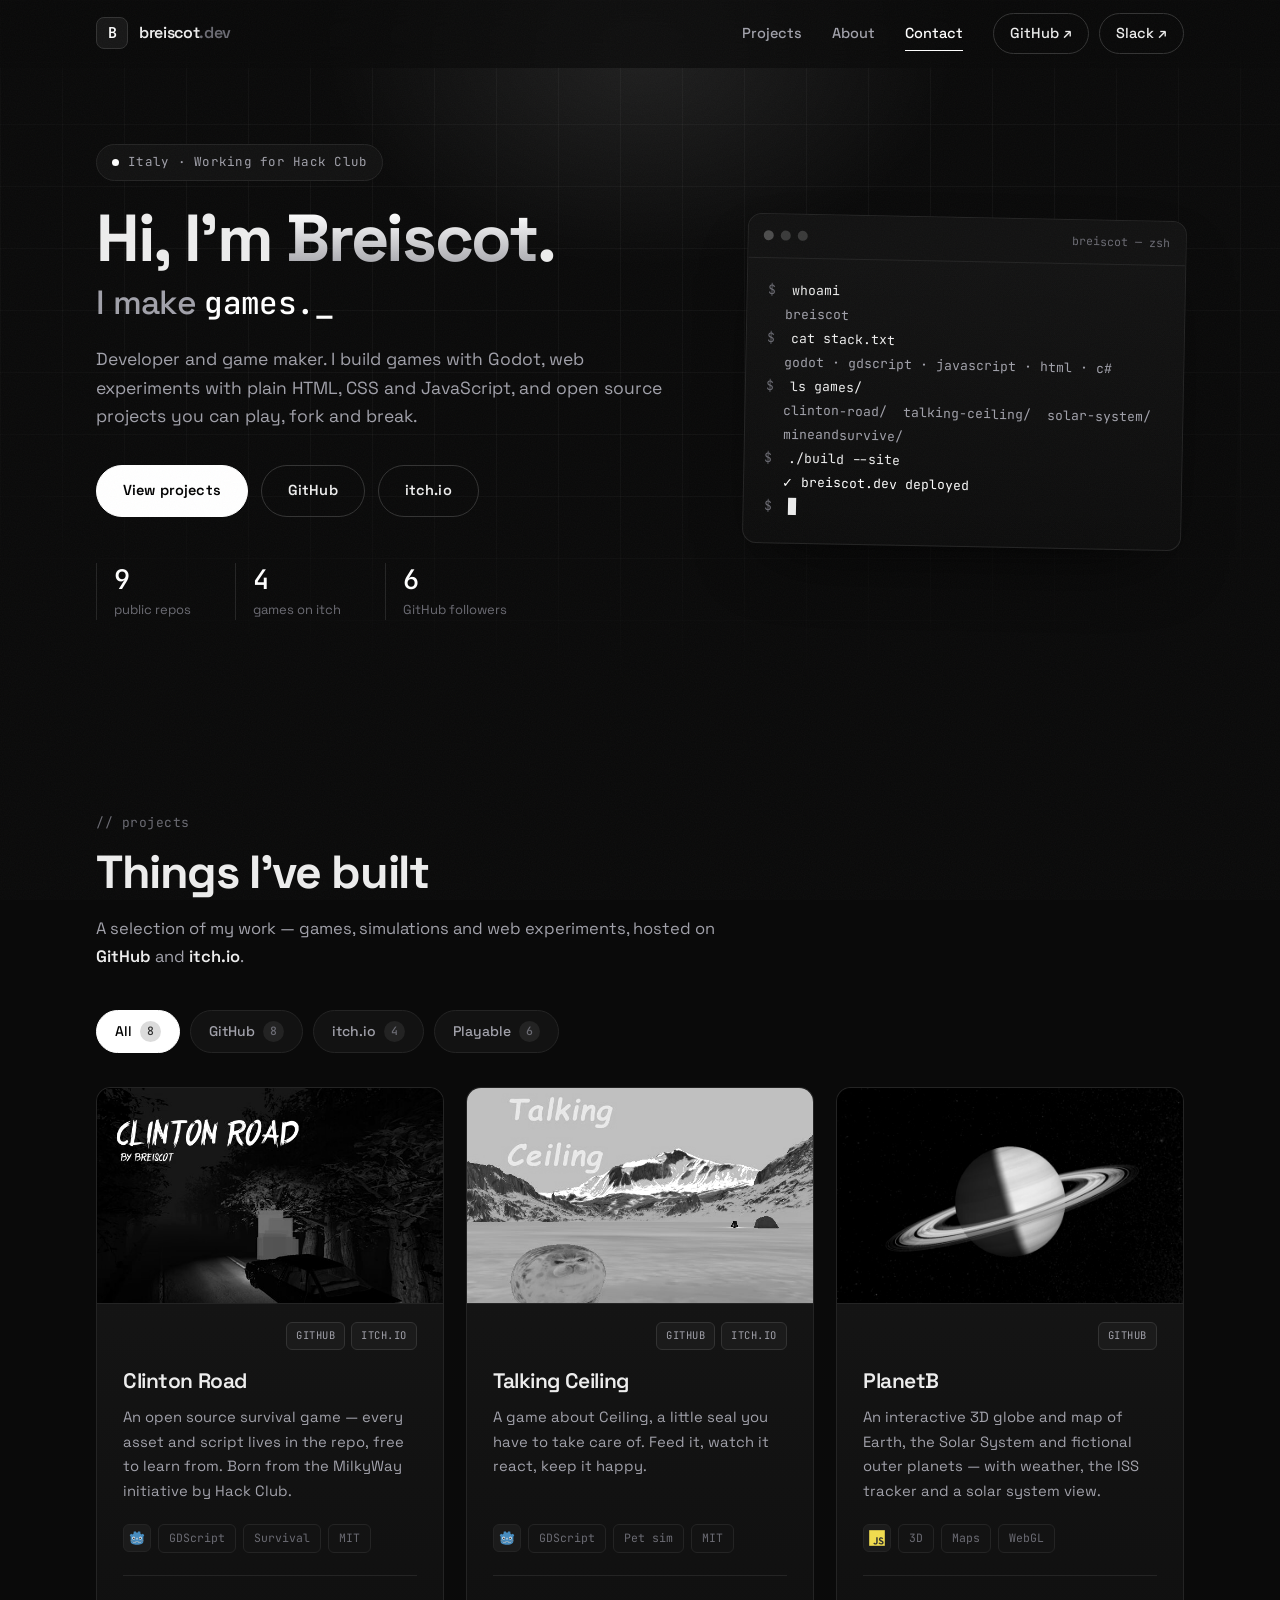
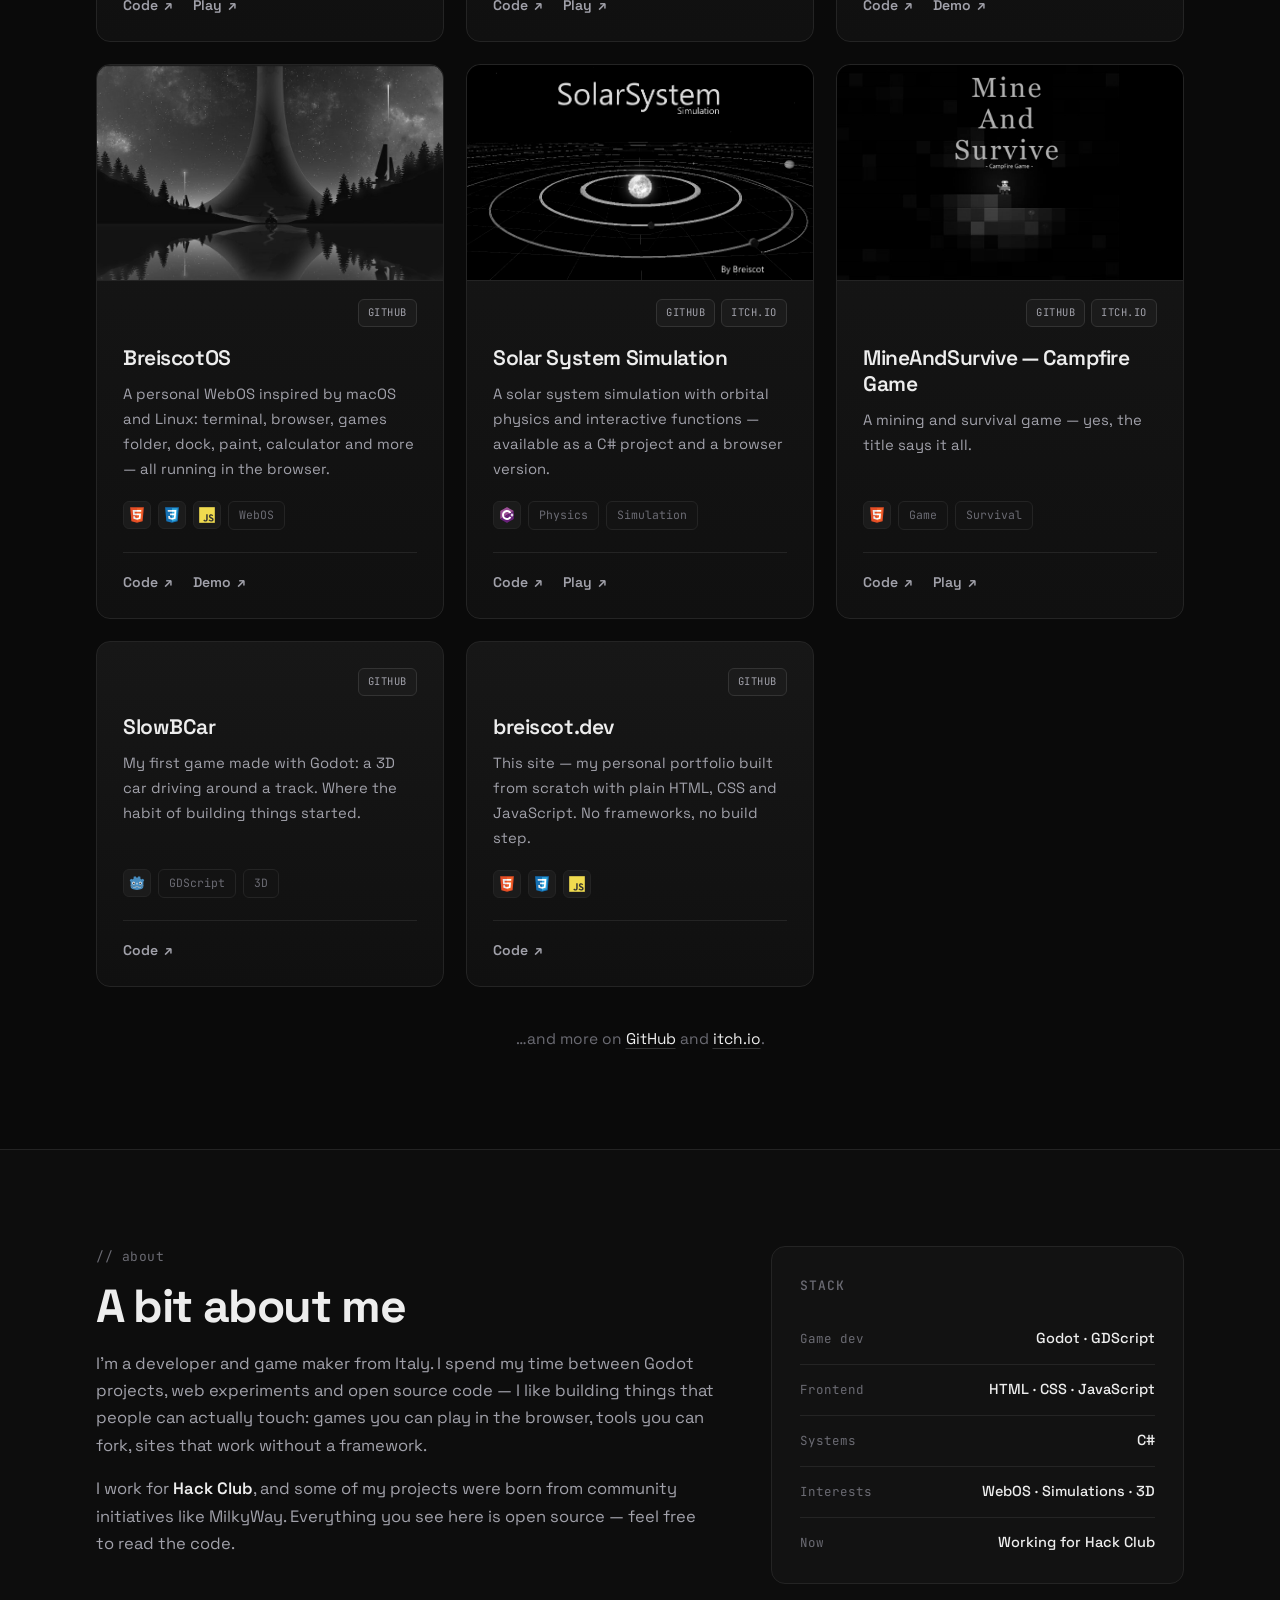
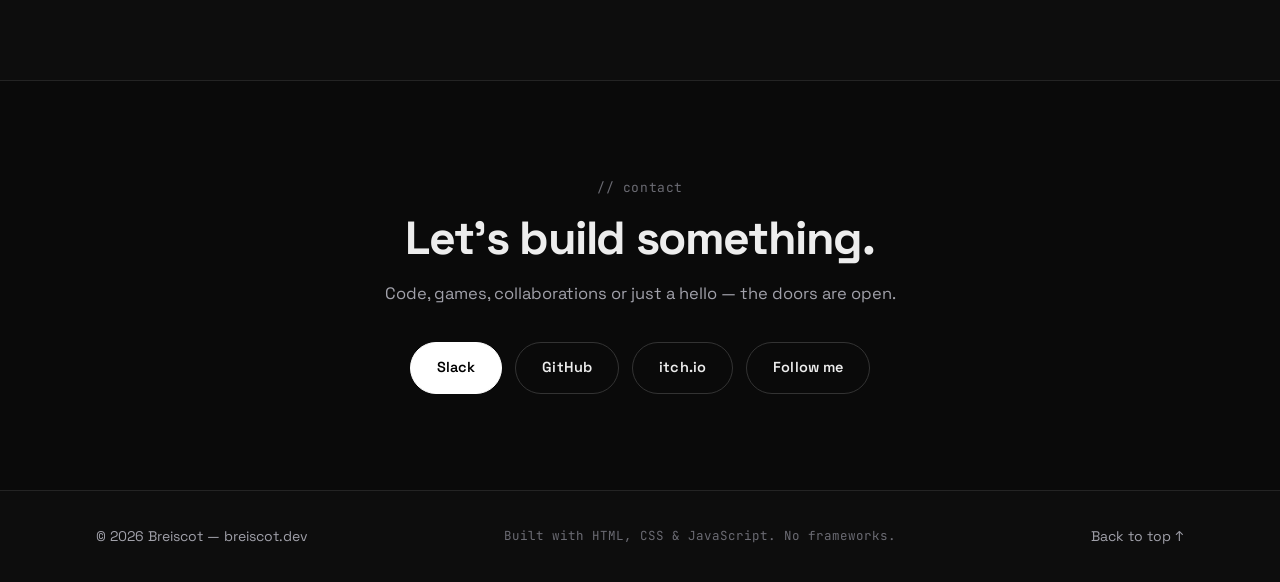
==== commit a355e151: "Changed the description of the project 'Mine And Survive'" ====
--- a/index.html
+++ b/index.html
@@ -289,8 +289,7 @@
             </div>
             <h3>MineAndSurvive — Campfire Game</h3>
             <p>
-              A mining and survival game — yes, the title says it all. Dig,
-              gather, survive the night around the campfire.
+              A mining and survival game — yes, the title says it all.
             </p>
             <ul class="tags">
               <li class="tag-icon" title="HTML"><img src="assets/icons/html5-original.svg" alt="HTML"></li>
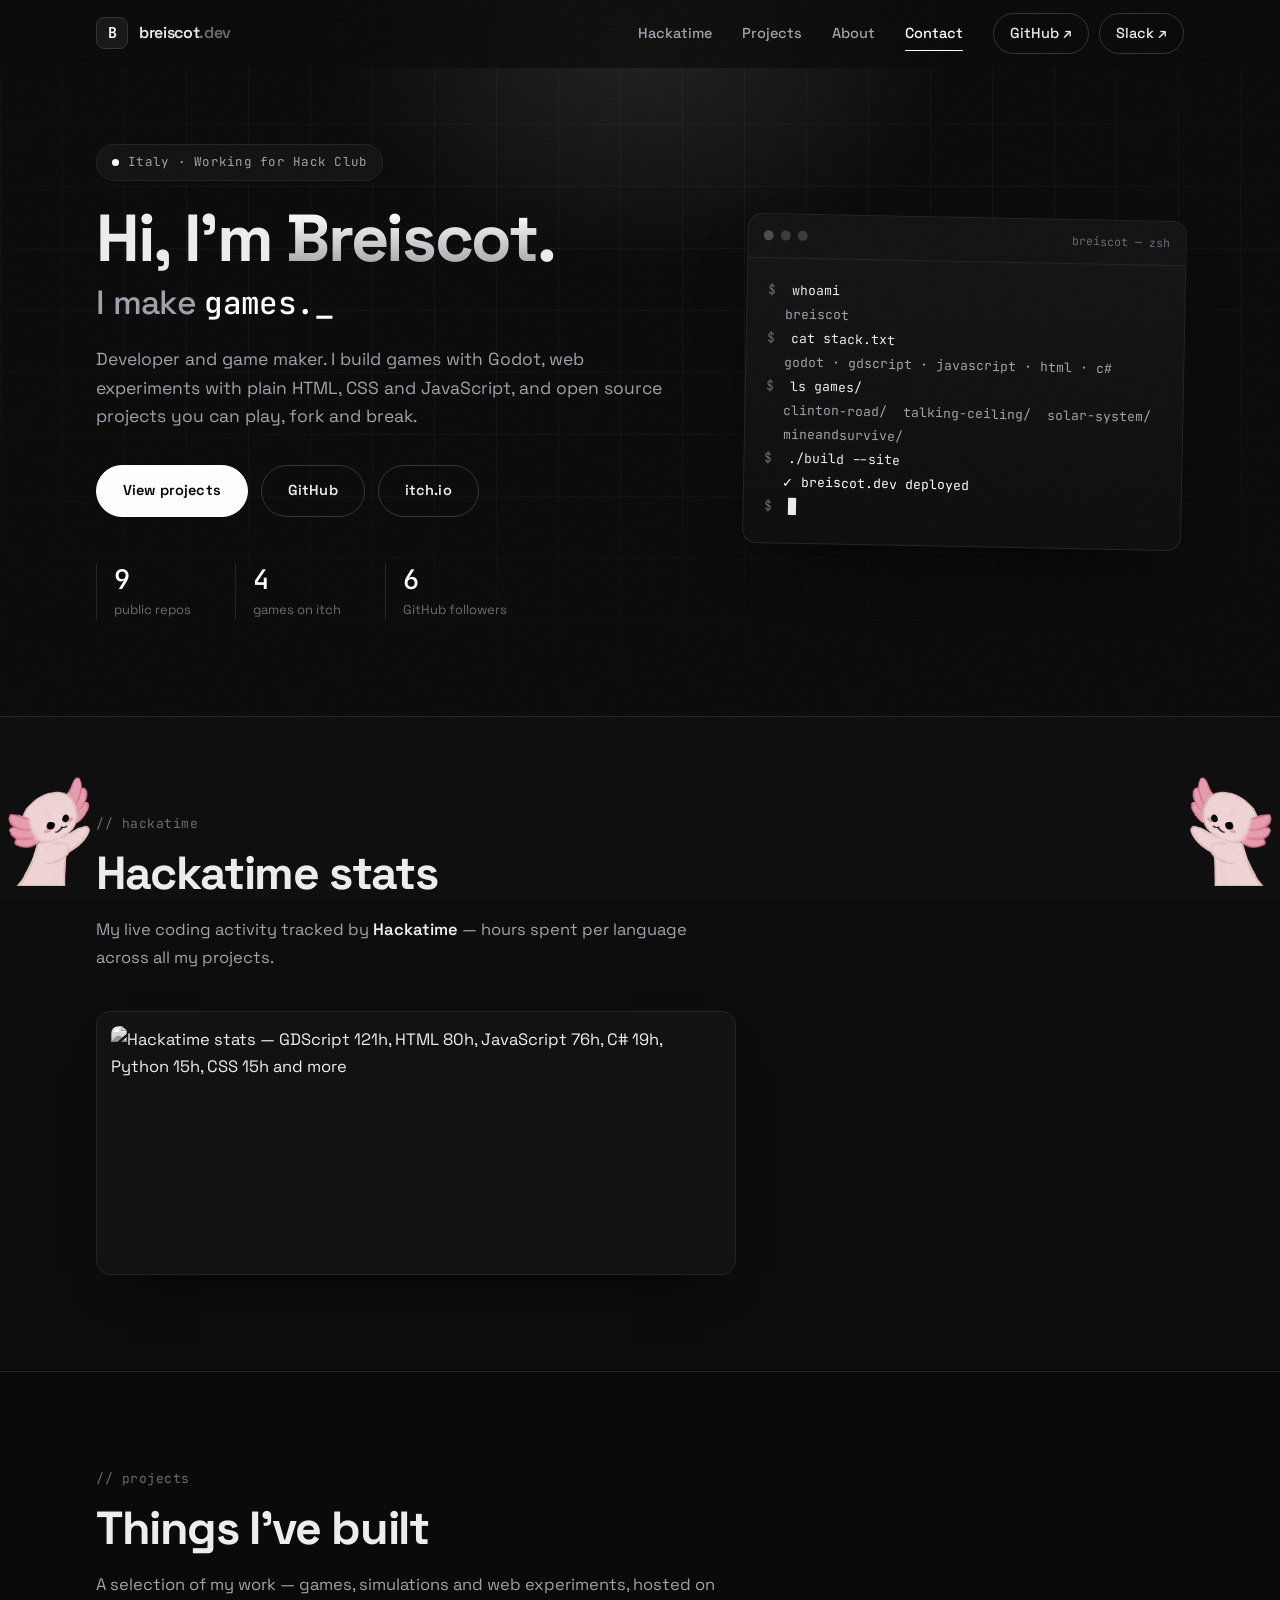
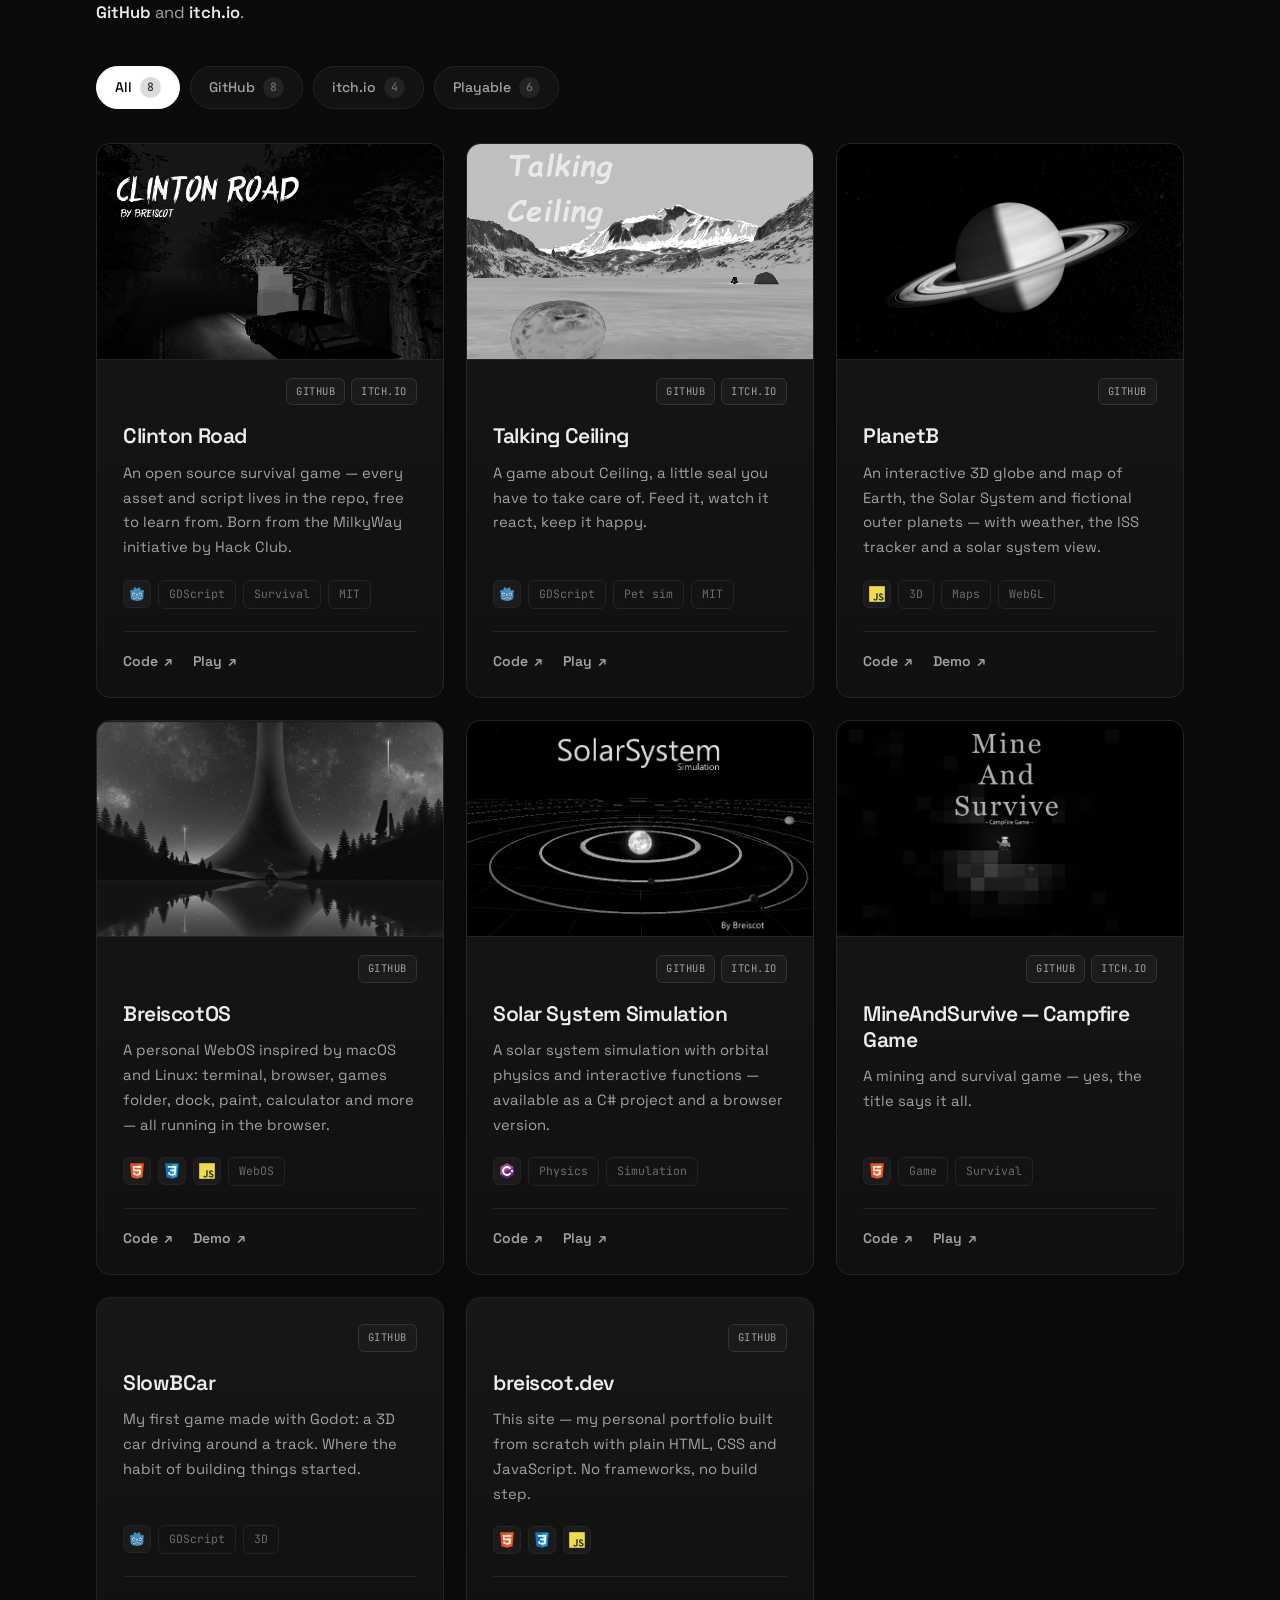
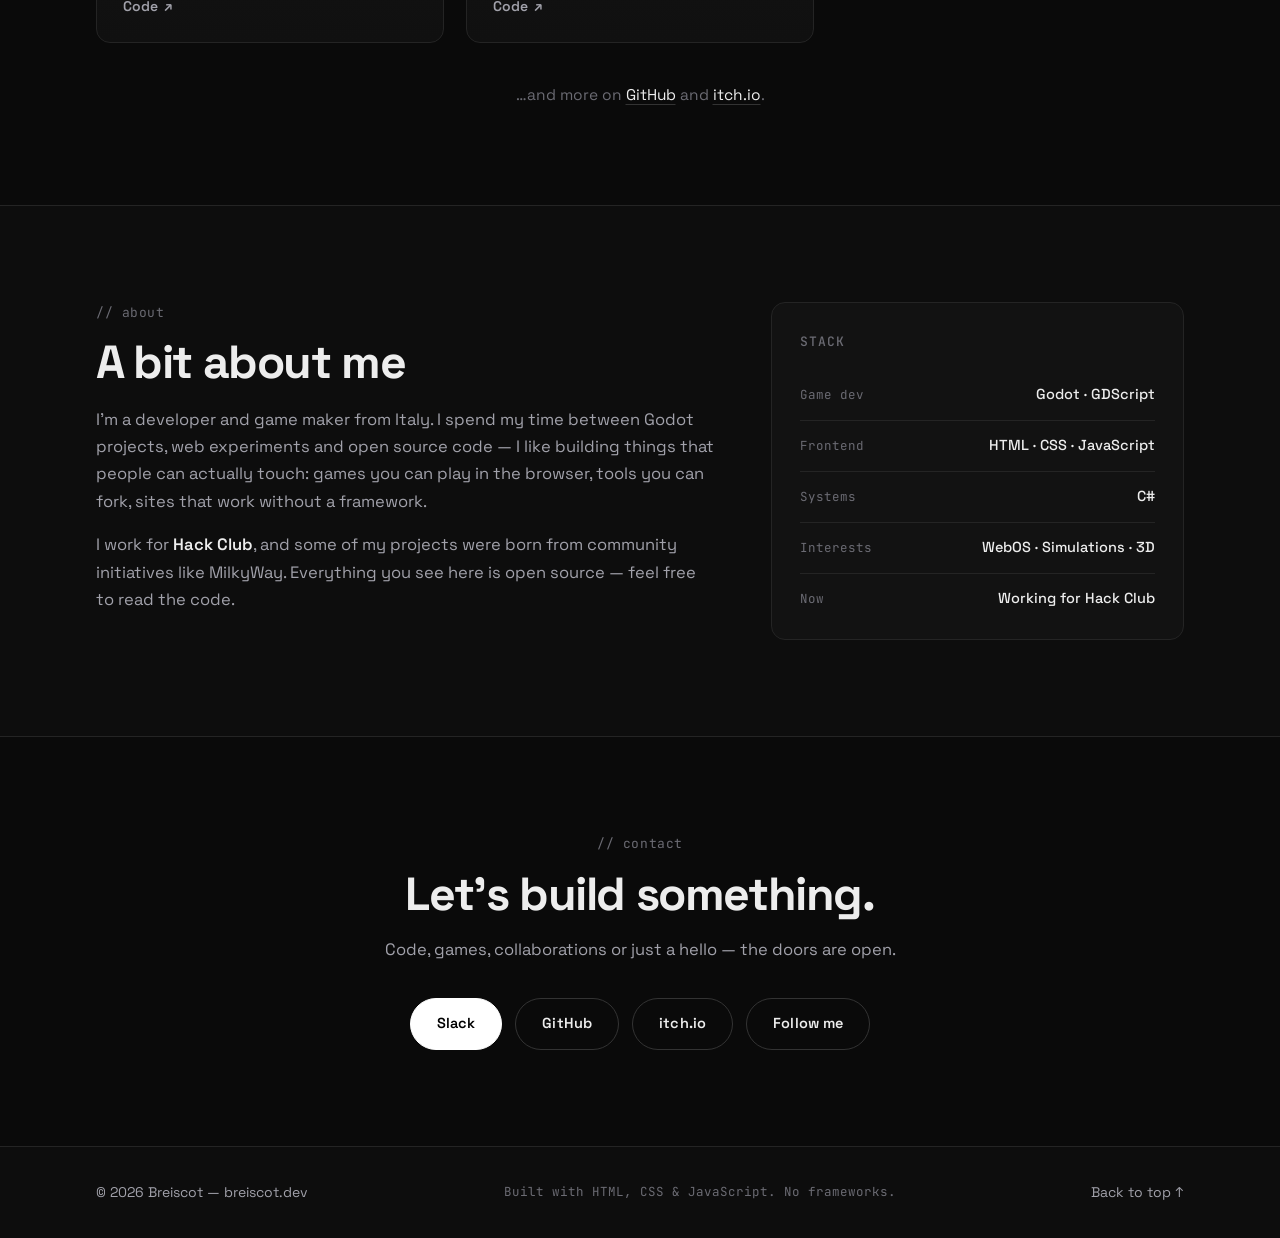
==== commit c9b399fe: "Added Hackatime Stats on breiscot.dev, and added two mascots, that I have to change" ====
--- a/index.html
+++ b/index.html
@@ -19,6 +19,7 @@
   <link href="https://fonts.googleapis.com/css2?family=Space+Grotesk:wght@400;500;600;700&family=JetBrains+Mono:wght@400;500&display=swap" rel="stylesheet">
 
   <link rel="stylesheet" href="style.css">
+  <script>document.documentElement.classList.add("js");</script>
 </head>
 <body>
 
@@ -33,6 +34,7 @@
       </a>
 
       <nav class="nav-links" id="nav-links" aria-label="Main navigation">
+        <a href="#hackatime">Hackatime</a>
         <a href="#projects">Projects</a>
         <a href="#about">About</a>
         <a href="#contact">Contact</a>
@@ -111,6 +113,29 @@
               <p><span class="t-prompt">$</span> <span class="blink">█</span></p>
             </div>
           </div>
+        </div>
+
+      </div>
+    </section>
+
+    <!-- ================= HACKATIME ================= -->
+    <section class="section section-alt" id="hackatime">
+      <div class="container">
+
+        <div class="section-head reveal">
+          <p class="section-kicker">// hackatime</p>
+          <h2>Hackatime stats</h2>
+          <p class="section-sub">
+            My live coding activity tracked by <strong>Hackatime</strong> —
+            hours spent per language across all my projects.
+          </p>
+        </div>
+
+        <div class="hackatime-frame reveal">
+          <img
+            src="https://github-readme-stats.hackclub.dev/api/wakatime?username=23513&amp;api_domain=hackatime.hackclub.com&amp;theme=dark&amp;custom_title=Hackatime+Stats&amp;layout=compact&amp;cache_seconds=0&amp;langs_count=8"
+            alt="Hackatime stats — GDScript 121h, HTML 80h, JavaScript 76h, C# 19h, Python 15h, CSS 15h and more"
+            width="495" height="190" loading="lazy">
         </div>
 
       </div>
@@ -420,6 +445,16 @@
     </div>
   </footer>
 
+  <!-- ================= MASCOTS ================= -->
+  <button class="mascot mascot-left" type="button" aria-label="Mascot — click to say hi">
+    <span class="mascot-bubble" aria-hidden="true">hi!</span>
+    <img src="assets/img/mascot-left.png" width="266" height="348" alt="">
+  </button>
+  <button class="mascot mascot-right" type="button" aria-label="Mascot — click to say hi">
+    <span class="mascot-bubble" aria-hidden="true">hi!</span>
+    <img src="assets/img/mascot-right.png" width="266" height="348" alt="">
+  </button>
+
   <script src="main.js"></script>
 </body>
 </html>
--- a/style.css
+++ b/style.css
@@ -816,18 +816,129 @@
 /* =========================================================
    REVEAL ANIMATION
    ========================================================= */
-.reveal {
+.js .reveal {
   opacity: 0;
   transform: translateY(22px);
   transition: opacity 0.7s var(--ease), transform 0.7s var(--ease);
 }
 
-.reveal.in { opacity: 1; transform: none; }
+.js .reveal.in { opacity: 1; transform: none; }
 
 @media (prefers-reduced-motion: reduce) {
   html { scroll-behavior: auto; }
-  .reveal { opacity: 1; transform: none; transition: none; }
+  .js .reveal { opacity: 1; transform: none; transition: none; }
   .pulse, .caret, .blink { animation: none; }
+}
+
+/* =========================================================
+   HACKATIME STATS
+   ========================================================= */
+.hackatime-frame {
+  max-width: 640px;
+  padding: 14px;
+  background: var(--surface);
+  border: 1px solid var(--border);
+  border-radius: var(--radius);
+  box-shadow: 0 26px 50px -30px rgba(0, 0, 0, 0.9);
+  transition: transform 0.4s var(--ease), border-color 0.4s var(--ease);
+}
+
+.hackatime-frame:hover {
+  transform: translateY(-4px);
+  border-color: var(--border-strong);
+}
+
+.hackatime-frame img {
+  display: block;
+  width: 100%;
+  height: auto;
+  border-radius: 8px;
+  filter: grayscale(1);
+  transition: filter 0.55s var(--ease);
+}
+
+.hackatime-frame:hover img { filter: grayscale(0); }
+
+/* =========================================================
+   SIDE MASCOTS
+   ========================================================= */
+.mascot {
+  position: fixed;
+  bottom: 14px;
+  z-index: 60;
+  display: none;
+  padding: 0;
+  border: 0;
+  background: none;
+  line-height: 0;
+  cursor: pointer;
+  transition: transform 0.35s var(--ease);
+}
+
+.mascot-left  { left: 8px; }
+.mascot-right { right: 8px; }
+
+@media (min-width: 1280px) {
+  .mascot { display: block; width: clamp(78px, 6.5vw, 108px); }
+}
+
+.mascot img {
+  width: 100%;
+  height: auto;
+  pointer-events: none;
+  animation: mascot-bob 3.6s ease-in-out infinite;
+}
+
+.mascot-right img { animation-delay: -1.8s; }
+
+@keyframes mascot-bob {
+  0%, 100% { transform: translateY(0); }
+  50%      { transform: translateY(-7px); }
+}
+
+.mascot-left:hover  { transform: translateX(6px) rotate(5deg) scale(1.06); }
+.mascot-right:hover { transform: translateX(-6px) rotate(-5deg) scale(1.06); }
+.mascot:active      { transform: scale(0.94); }
+
+.mascot.pop img { animation: mascot-jump 0.6s var(--ease); }
+
+@keyframes mascot-jump {
+  0%   { transform: translateY(0) scale(1); }
+  30%  { transform: translateY(-24px) scale(1.06); }
+  55%  { transform: translateY(0) scale(0.95); }
+  75%  { transform: translateY(-8px) scale(1.02); }
+  100% { transform: translateY(0) scale(1); }
+}
+
+.mascot-bubble {
+  position: absolute;
+  bottom: calc(100% + 6px);
+  left: 50%;
+  transform: translateX(-50%) translateY(6px);
+  padding: 7px 13px;
+  background: var(--white);
+  color: var(--black);
+  font-family: var(--font-mono);
+  font-size: 12.5px;
+  line-height: 1;
+  white-space: nowrap;
+  border-radius: 999px;
+  opacity: 0;
+  pointer-events: none;
+  box-shadow: 0 10px 22px -10px rgba(0, 0, 0, 0.85);
+}
+
+.mascot.pop .mascot-bubble { animation: mascot-bubble 1.6s var(--ease); }
+
+@keyframes mascot-bubble {
+  0%   { opacity: 0; transform: translateX(-50%) translateY(6px) scale(0.8); }
+  15%  { opacity: 1; transform: translateX(-50%) translateY(-4px) scale(1); }
+  75%  { opacity: 1; transform: translateX(-50%) translateY(-9px); }
+  100% { opacity: 0; transform: translateX(-50%) translateY(-15px); }
+}
+
+@media (prefers-reduced-motion: reduce) {
+  .mascot img { animation: none; }
 }
 
 /* =========================================================
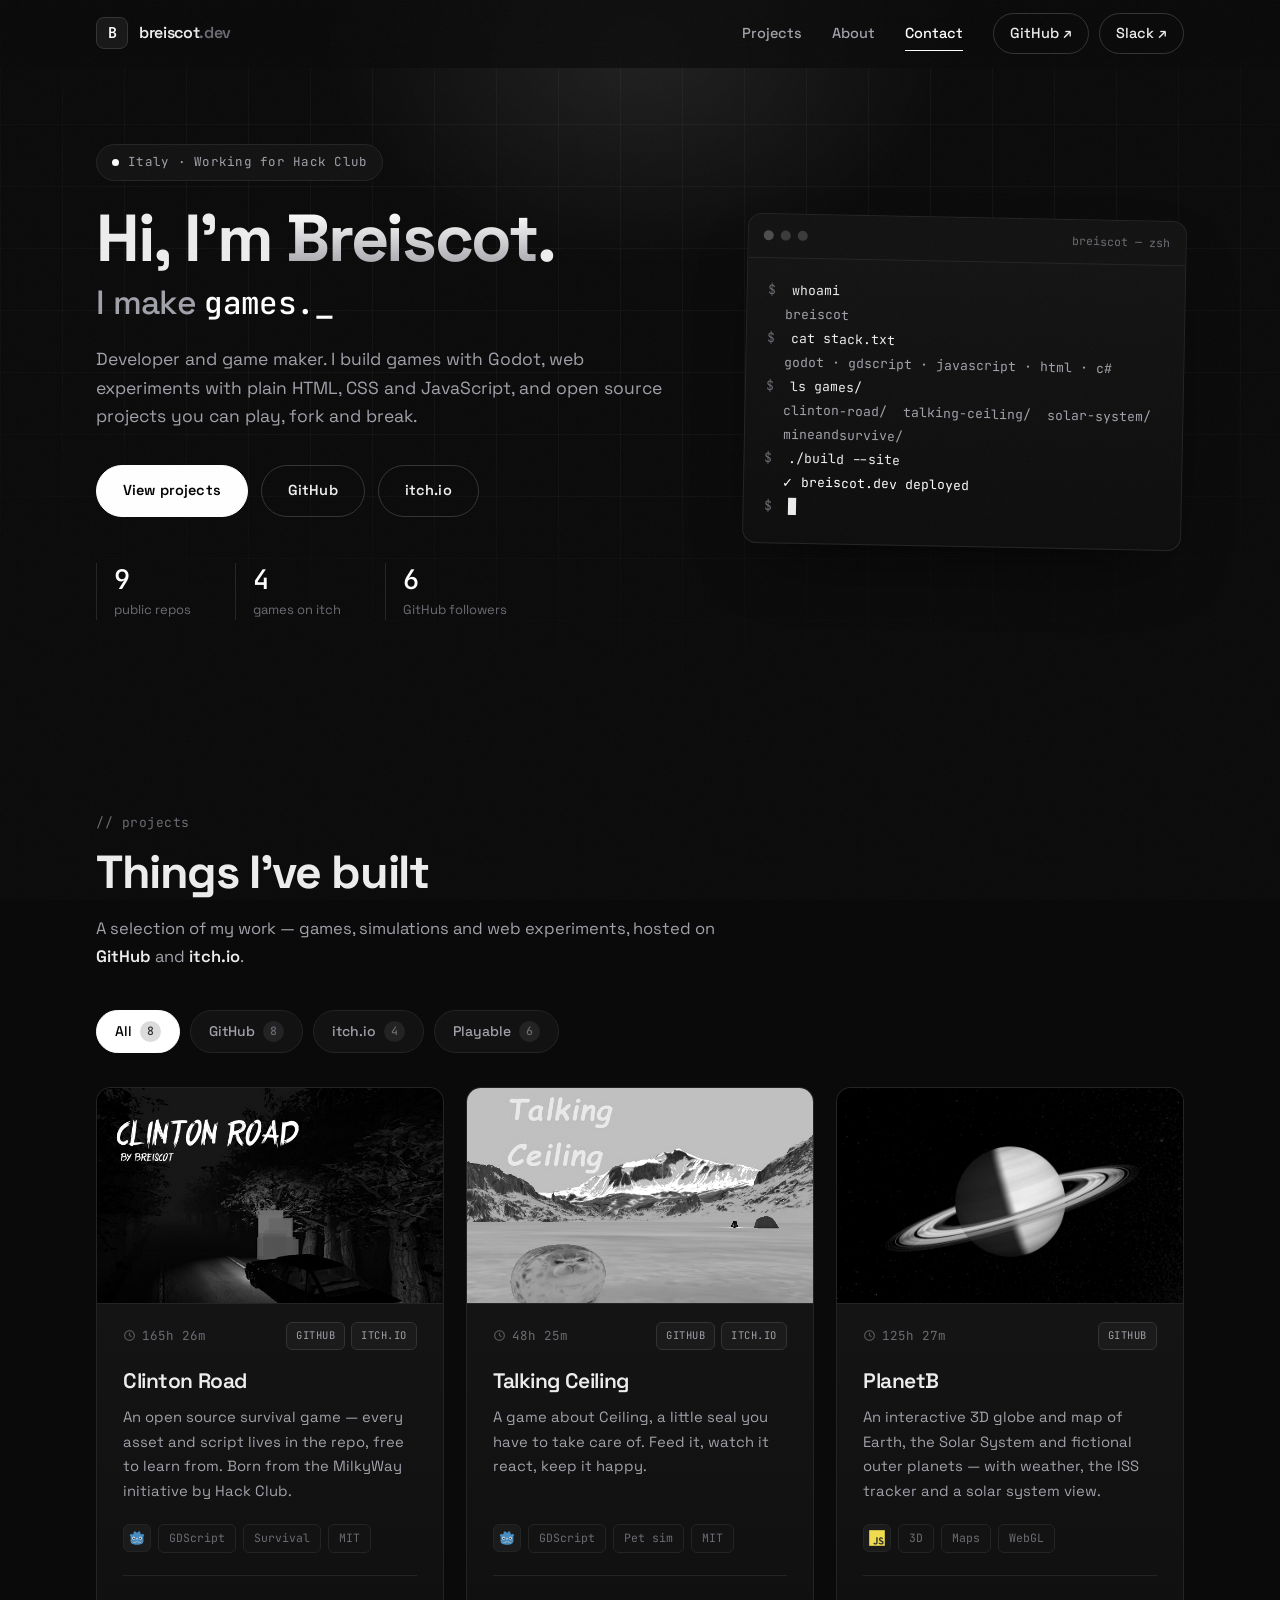
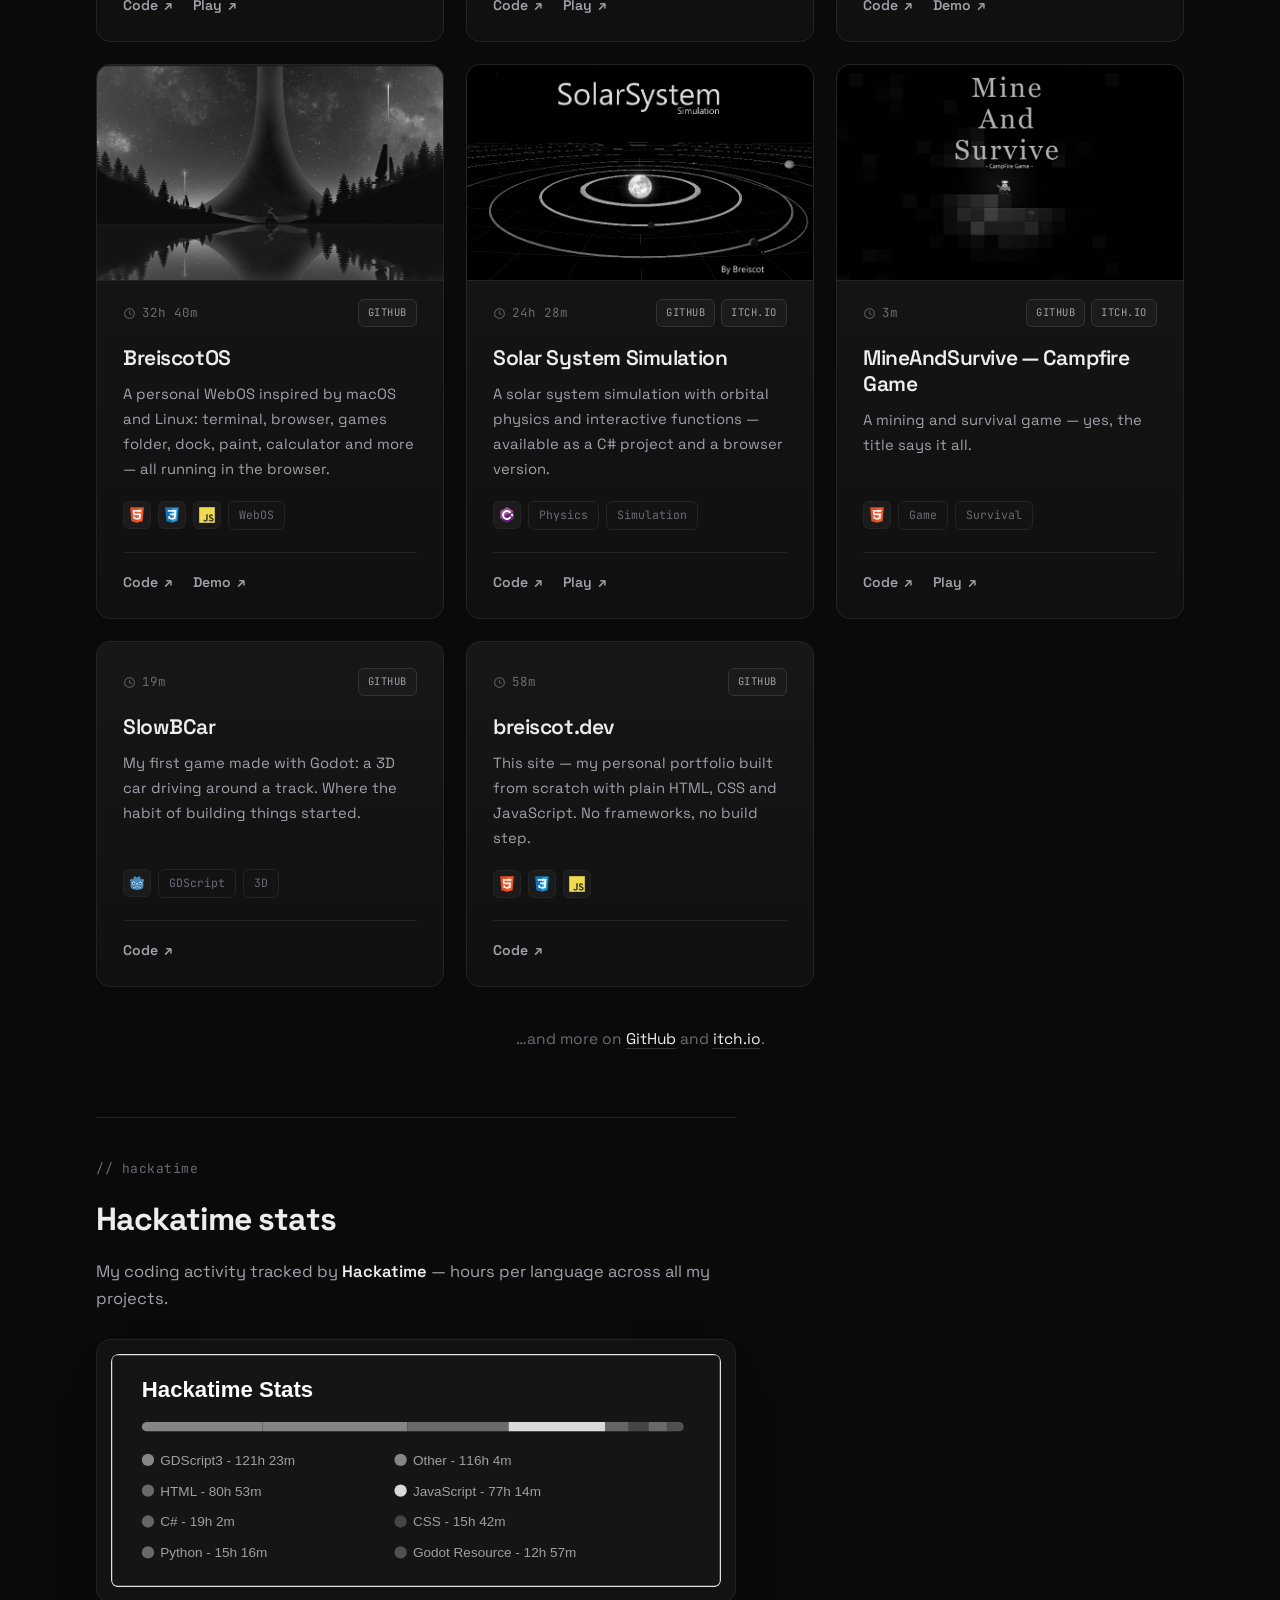
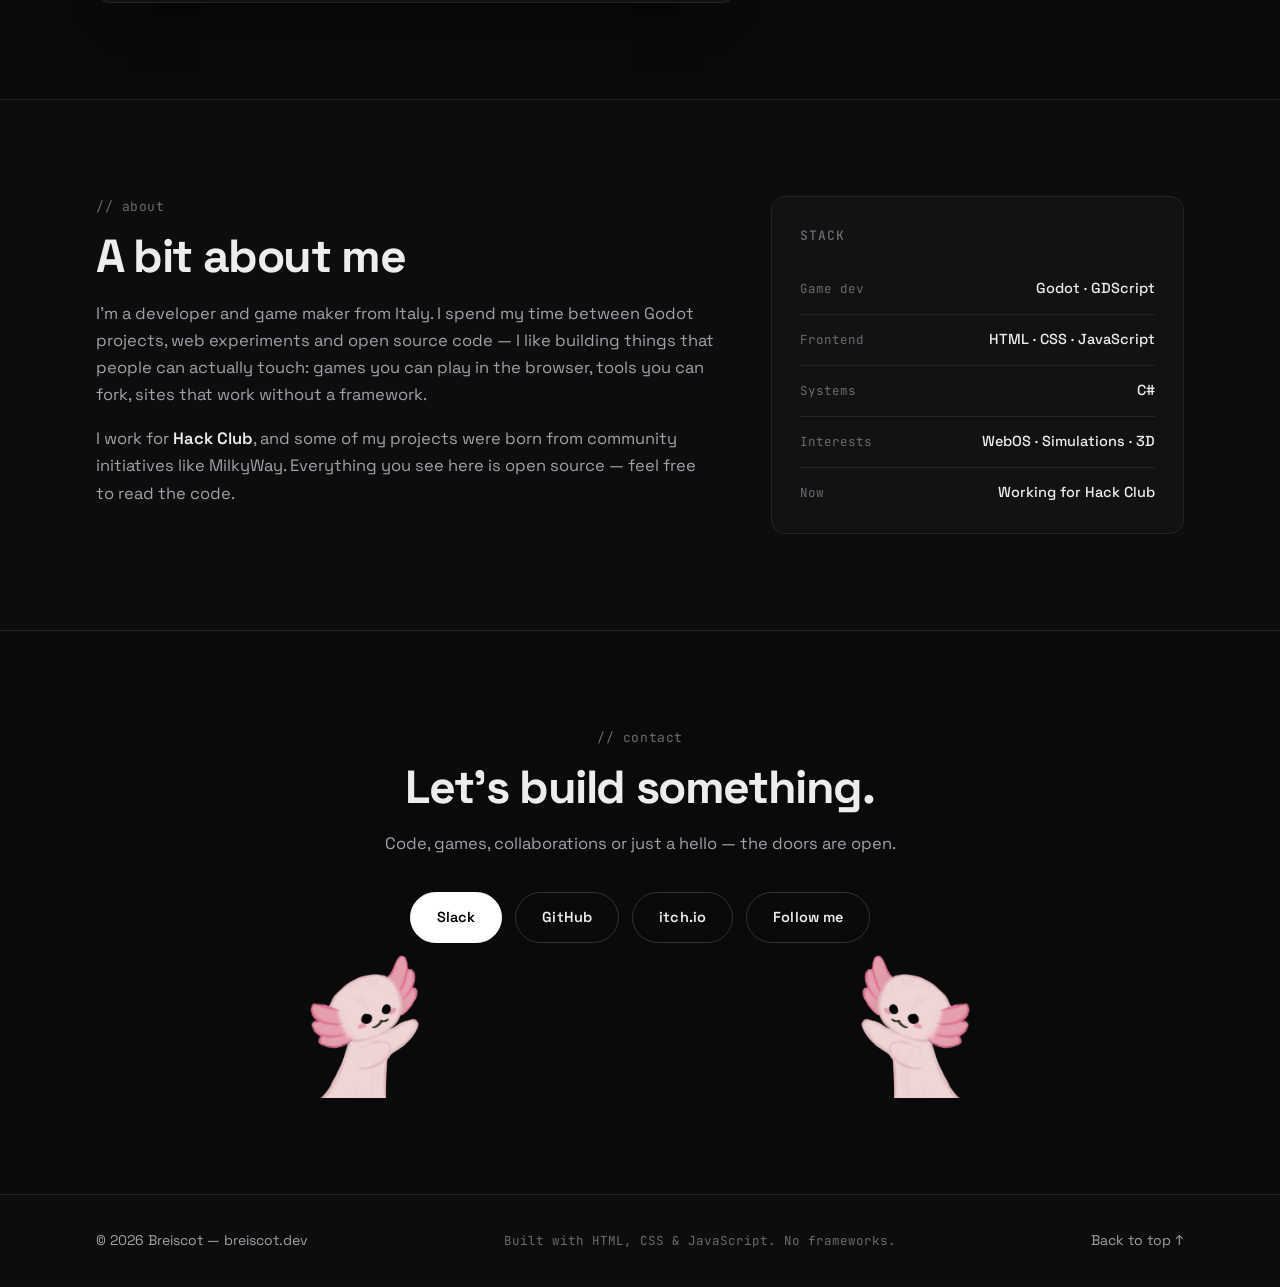
==== commit 8a33a2e5: "Changed the position of the mascots in contact section, then I added the time I spent on my projects" ====
--- a/index.html
+++ b/index.html
@@ -34,7 +34,6 @@
       </a>
 
       <nav class="nav-links" id="nav-links" aria-label="Main navigation">
-        <a href="#hackatime">Hackatime</a>
         <a href="#projects">Projects</a>
         <a href="#about">About</a>
         <a href="#contact">Contact</a>
@@ -118,29 +117,6 @@
       </div>
     </section>
 
-    <!-- ================= HACKATIME ================= -->
-    <section class="section section-alt" id="hackatime">
-      <div class="container">
-
-        <div class="section-head reveal">
-          <p class="section-kicker">// hackatime</p>
-          <h2>Hackatime stats</h2>
-          <p class="section-sub">
-            My live coding activity tracked by <strong>Hackatime</strong> —
-            hours spent per language across all my projects.
-          </p>
-        </div>
-
-        <div class="hackatime-frame reveal">
-          <img
-            src="https://github-readme-stats.hackclub.dev/api/wakatime?username=23513&amp;api_domain=hackatime.hackclub.com&amp;theme=dark&amp;custom_title=Hackatime+Stats&amp;layout=compact&amp;cache_seconds=0&amp;langs_count=8"
-            alt="Hackatime stats — GDScript 121h, HTML 80h, JavaScript 76h, C# 19h, Python 15h, CSS 15h and more"
-            width="495" height="190" loading="lazy">
-        </div>
-
-      </div>
-    </section>
-
     <!-- ================= PROJECTS ================= -->
     <section class="section" id="projects">
       <div class="container">
@@ -170,6 +146,7 @@
                    alt="Clinton Road — a car on a dark forest road at night">
             </div>
             <div class="card-top">
+              <span class="card-time"><svg width="13" height="13" viewBox="0 0 24 24" fill="none" stroke="currentColor" stroke-width="2.2" stroke-linecap="round" aria-hidden="true"><circle cx="12" cy="12" r="9"/><path d="M12 7.5V12l3.2 1.8"/></svg> 165h 26m</span>
               <div class="card-badges">
                 <span class="badge">GitHub</span>
                 <span class="badge">itch.io</span>
@@ -197,6 +174,7 @@
                    alt="Talking Ceiling — a round seal on a snowy mountain">
             </div>
             <div class="card-top">
+              <span class="card-time"><svg width="13" height="13" viewBox="0 0 24 24" fill="none" stroke="currentColor" stroke-width="2.2" stroke-linecap="round" aria-hidden="true"><circle cx="12" cy="12" r="9"/><path d="M12 7.5V12l3.2 1.8"/></svg> 48h 25m</span>
               <div class="card-badges">
                 <span class="badge">GitHub</span>
                 <span class="badge">itch.io</span>
@@ -224,6 +202,7 @@
                    alt="PlanetB — Saturn and its rings rendered in 3D">
             </div>
             <div class="card-top">
+              <span class="card-time"><svg width="13" height="13" viewBox="0 0 24 24" fill="none" stroke="currentColor" stroke-width="2.2" stroke-linecap="round" aria-hidden="true"><circle cx="12" cy="12" r="9"/><path d="M12 7.5V12l3.2 1.8"/></svg> 125h 27m</span>
               <div class="card-badges">
                 <span class="badge">GitHub</span>
               </div>
@@ -251,6 +230,7 @@
                    alt="BreiscotOS — night landscape wallpaper with a starry sky over a lake and forest">
             </div>
             <div class="card-top">
+              <span class="card-time"><svg width="13" height="13" viewBox="0 0 24 24" fill="none" stroke="currentColor" stroke-width="2.2" stroke-linecap="round" aria-hidden="true"><circle cx="12" cy="12" r="9"/><path d="M12 7.5V12l3.2 1.8"/></svg> 32h 40m</span>
               <div class="card-badges">
                 <span class="badge">GitHub</span>
               </div>
@@ -280,6 +260,7 @@
                    alt="Solar System Simulation — planets orbiting the sun">
             </div>
             <div class="card-top">
+              <span class="card-time"><svg width="13" height="13" viewBox="0 0 24 24" fill="none" stroke="currentColor" stroke-width="2.2" stroke-linecap="round" aria-hidden="true"><circle cx="12" cy="12" r="9"/><path d="M12 7.5V12l3.2 1.8"/></svg> 24h 28m</span>
               <div class="card-badges">
                 <span class="badge">GitHub</span>
                 <span class="badge">itch.io</span>
@@ -307,6 +288,7 @@
                    alt="MineAndSurvive — campfire game title screen">
             </div>
             <div class="card-top">
+              <span class="card-time"><svg width="13" height="13" viewBox="0 0 24 24" fill="none" stroke="currentColor" stroke-width="2.2" stroke-linecap="round" aria-hidden="true"><circle cx="12" cy="12" r="9"/><path d="M12 7.5V12l3.2 1.8"/></svg> 3m</span>
               <div class="card-badges">
                 <span class="badge">GitHub</span>
                 <span class="badge">itch.io</span>
@@ -329,6 +311,7 @@
           <!-- SlowBCar -->
           <article class="card reveal" data-sources="github">
             <div class="card-top">
+              <span class="card-time"><svg width="13" height="13" viewBox="0 0 24 24" fill="none" stroke="currentColor" stroke-width="2.2" stroke-linecap="round" aria-hidden="true"><circle cx="12" cy="12" r="9"/><path d="M12 7.5V12l3.2 1.8"/></svg> 19m</span>
               <div class="card-badges">
                 <span class="badge">GitHub</span>
               </div>
@@ -350,6 +333,7 @@
           <!-- breiscot.dev -->
           <article class="card reveal" data-sources="github">
             <div class="card-top">
+              <span class="card-time"><svg width="13" height="13" viewBox="0 0 24 24" fill="none" stroke="currentColor" stroke-width="2.2" stroke-linecap="round" aria-hidden="true"><circle cx="12" cy="12" r="9"/><path d="M12 7.5V12l3.2 1.8"/></svg> 58m</span>
               <div class="card-badges">
                 <span class="badge">GitHub</span>
               </div>
@@ -379,6 +363,21 @@
           and
           <a href="https://breiscot.itch.io/" target="_blank" rel="noopener">itch.io</a>.
         </p>
+
+        <div class="hackatime-block reveal" id="hackatime">
+          <p class="section-kicker">// hackatime</p>
+          <h3>Hackatime stats</h3>
+          <p class="section-sub">
+            My coding activity tracked by <strong>Hackatime</strong> —
+            hours per language across all my projects.
+          </p>
+          <div class="hackatime-frame">
+            <img
+              src="assets/img/hackatime-stats.svg"
+              alt="Hackatime stats — GDScript 121h, HTML 80h, JavaScript 76h, C# 19h, Python 15h, CSS 15h and more"
+              width="495" height="190" loading="lazy">
+          </div>
+        </div>
       </div>
     </section>
 
@@ -420,6 +419,14 @@
     <!-- ================= CONTACT ================= -->
     <section class="section" id="contact">
       <div class="container contact reveal">
+        <button class="mascot mascot-left" type="button" aria-label="Mascot — click to say hi">
+          <span class="mascot-bubble" aria-hidden="true">hi!</span>
+          <img src="assets/img/mascot-left.png" width="266" height="348" alt="">
+        </button>
+        <button class="mascot mascot-right" type="button" aria-label="Mascot — click to say hi">
+          <span class="mascot-bubble" aria-hidden="true">hi!</span>
+          <img src="assets/img/mascot-right.png" width="266" height="348" alt="">
+        </button>
         <p class="section-kicker">// contact</p>
         <h2>Let's build something.</h2>
         <p class="section-sub">
@@ -445,16 +452,6 @@
     </div>
   </footer>
 
-  <!-- ================= MASCOTS ================= -->
-  <button class="mascot mascot-left" type="button" aria-label="Mascot — click to say hi">
-    <span class="mascot-bubble" aria-hidden="true">hi!</span>
-    <img src="assets/img/mascot-left.png" width="266" height="348" alt="">
-  </button>
-  <button class="mascot mascot-right" type="button" aria-label="Mascot — click to say hi">
-    <span class="mascot-bubble" aria-hidden="true">hi!</span>
-    <img src="assets/img/mascot-right.png" width="266" height="348" alt="">
-  </button>
-
   <script src="main.js"></script>
 </body>
 </html>
--- a/style.css
+++ b/style.css
@@ -579,9 +579,24 @@
 .card-top {
   display: flex;
   align-items: center;
-  justify-content: flex-end;
+  justify-content: space-between;
   gap: 12px;
   margin-bottom: 18px;
+}
+
+.card-time {
+  display: inline-flex;
+  align-items: center;
+  gap: 6px;
+  font-family: var(--font-mono);
+  font-size: 12.5px;
+  color: var(--text-faint);
+}
+
+.card-time svg {
+  width: 13px;
+  height: 13px;
+  opacity: 0.75;
 }
 
 .card-badges { display: flex; gap: 6px; flex-wrap: wrap; justify-content: flex-end; }
@@ -774,7 +789,12 @@
 /* =========================================================
    CONTACT
    ========================================================= */
-.contact { text-align: center; max-width: 660px; }
+.contact {
+  position: relative;
+  text-align: center;
+  max-width: 660px;
+  padding-bottom: 155px;
+}
 .contact .section-sub { margin-bottom: 34px; }
 
 .contact-links {
@@ -831,8 +851,24 @@
 }
 
 /* =========================================================
-   HACKATIME STATS
+   HACKATIME STATS (inside the Projects section)
    ========================================================= */
+.hackatime-block {
+  max-width: 640px;
+  margin-top: 64px;
+  padding-top: 40px;
+  border-top: 1px solid var(--border);
+}
+
+.hackatime-block h3 {
+  margin: 0 0 12px;
+  font-size: clamp(1.45rem, 3vw, 2rem);
+  font-weight: 700;
+  letter-spacing: -0.03em;
+}
+
+.hackatime-block .section-sub { margin-bottom: 26px; }
+
 .hackatime-frame {
   max-width: 640px;
   padding: 14px;
@@ -863,24 +899,20 @@
    SIDE MASCOTS
    ========================================================= */
 .mascot {
-  position: fixed;
-  bottom: 14px;
-  z-index: 60;
-  display: none;
+  position: absolute;
+  bottom: 0;
+  z-index: 2;
   padding: 0;
   border: 0;
   background: none;
   line-height: 0;
+  width: clamp(78px, 10vw, 110px);
   cursor: pointer;
   transition: transform 0.35s var(--ease);
 }
 
-.mascot-left  { left: 8px; }
-.mascot-right { right: 8px; }
-
-@media (min-width: 1280px) {
-  .mascot { display: block; width: clamp(78px, 6.5vw, 108px); }
-}
+.mascot-left  { left: 0; }
+.mascot-right { right: 0; }
 
 .mascot img {
   width: 100%;
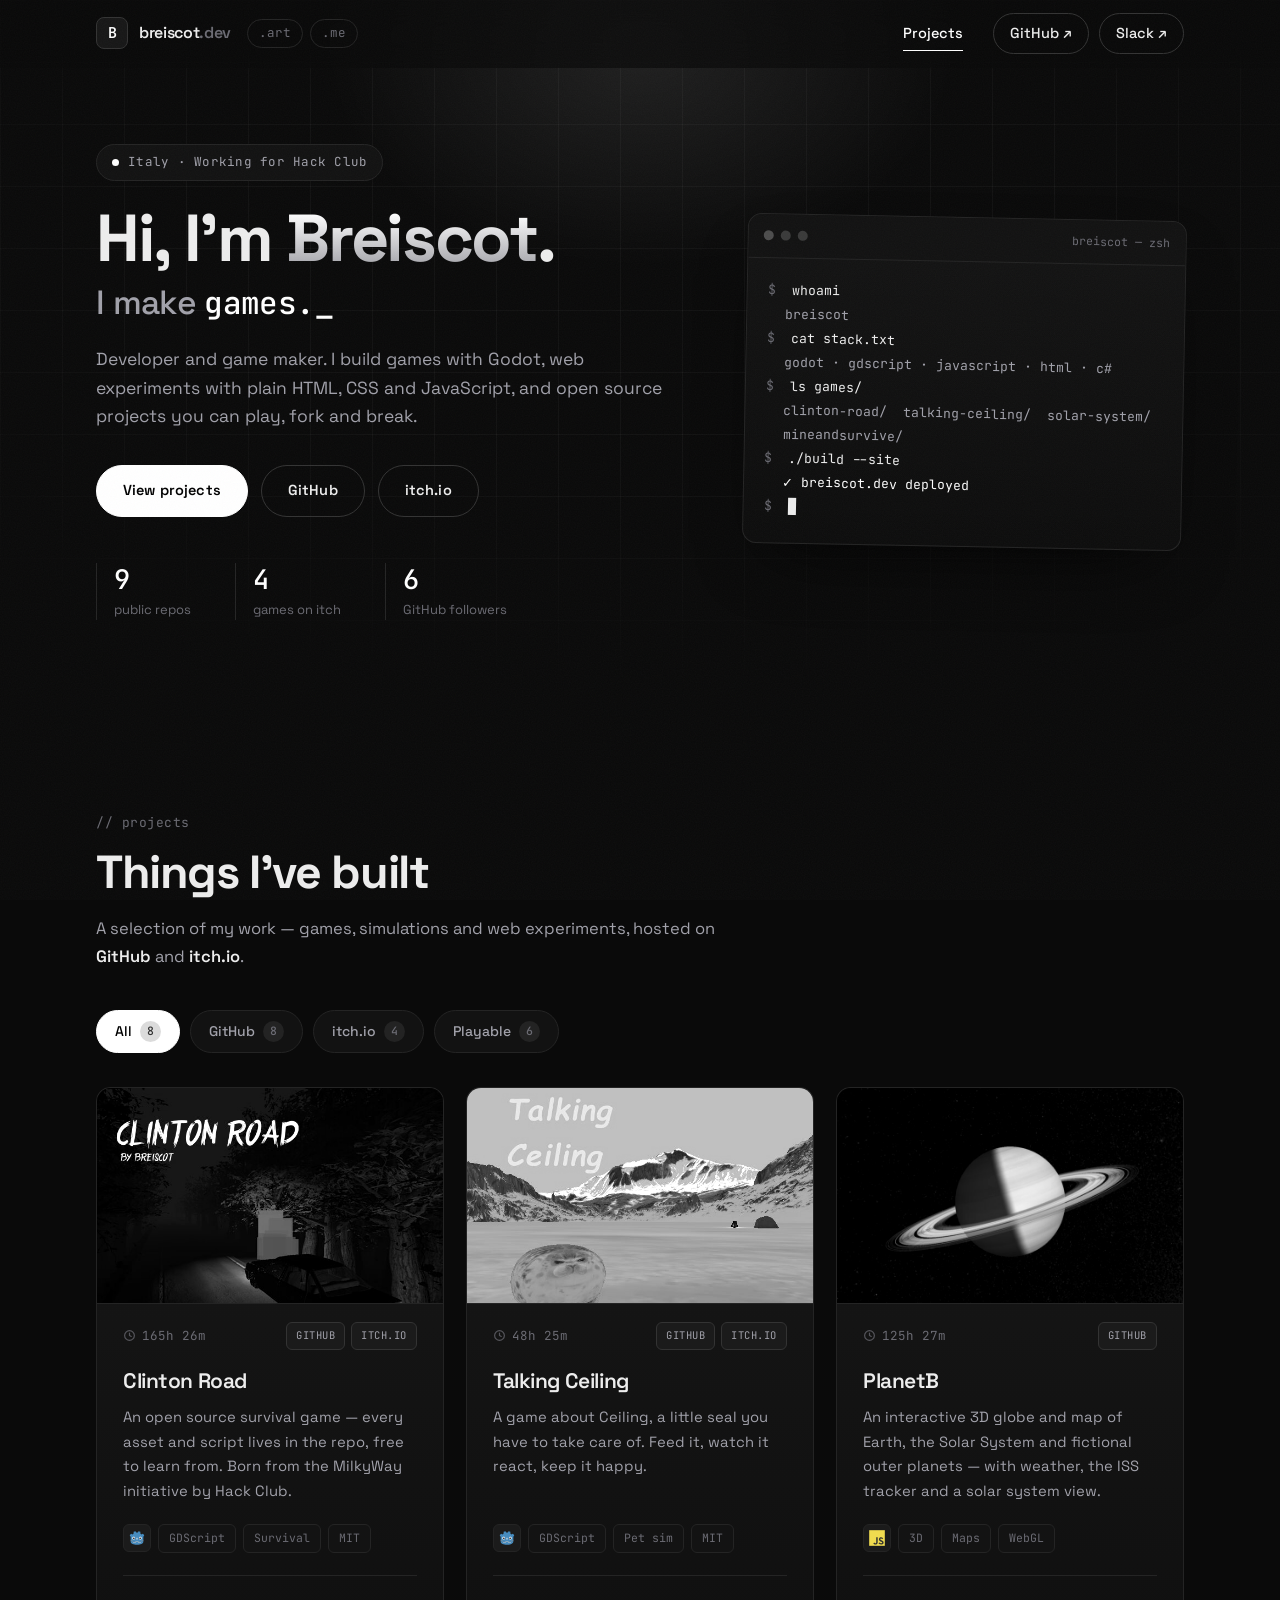
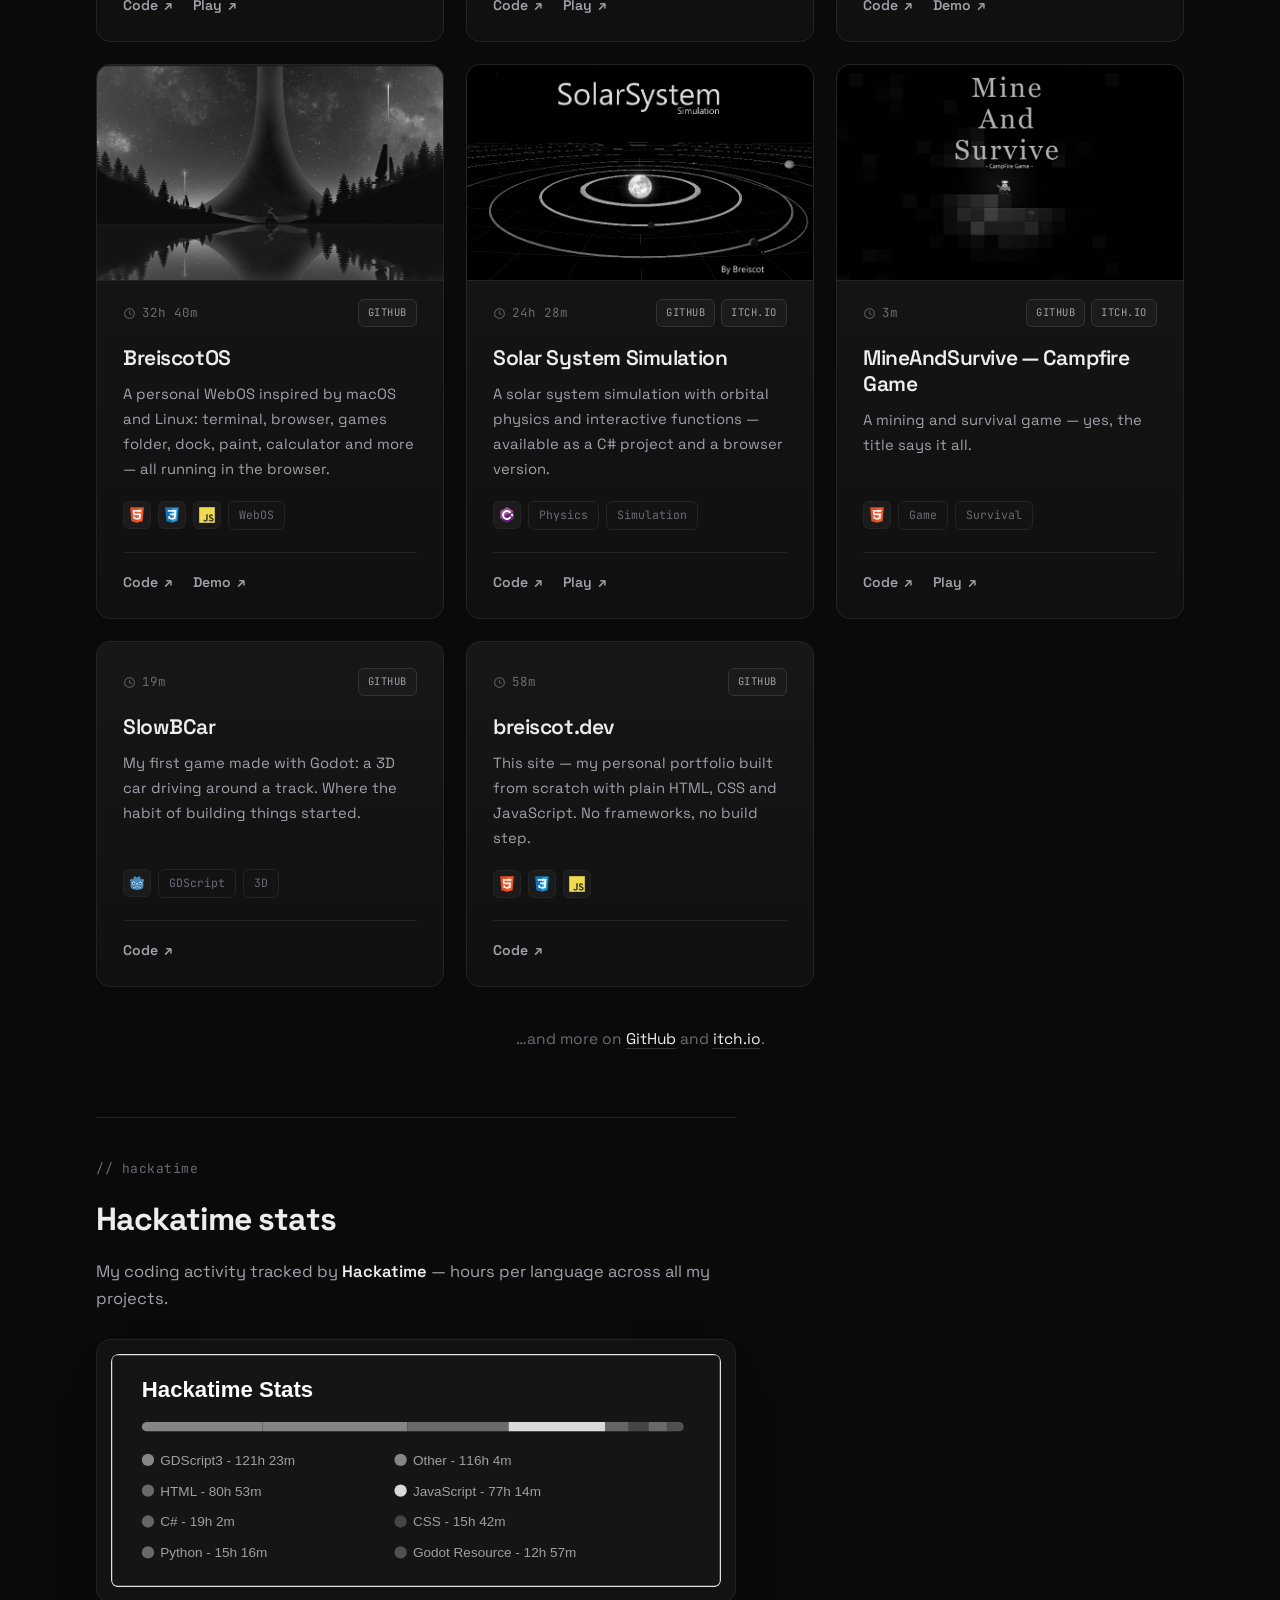
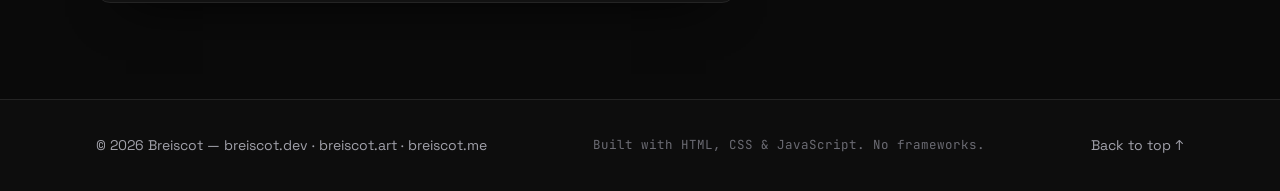
==== commit 877798fd: "Added two new index, that are splitted, and changed a bit the style of the site" ====
--- a/index.html
+++ b/index.html
@@ -28,15 +28,19 @@
   <!-- ================= HEADER ================= -->
   <header class="site-header" id="top">
     <div class="container nav">
-      <a class="brand" href="#top" aria-label="Breiscot — home">
-        <span class="brand-mark">B</span>
-        <span class="brand-text">breiscot<span class="dim">.dev</span></span>
-      </a>
+      <div class="nav-left">
+        <a class="brand" href="#top" aria-label="Breiscot — home">
+          <span class="brand-mark">B</span>
+          <span class="brand-text">breiscot<span class="dim">.dev</span></span>
+        </a>
+        <nav class="nav-sites" aria-label="Other Breiscot sites">
+          <a href="breiscot.art/" title="breiscot.art — drawings">.art</a>
+          <a href="breiscot.me/" title="breiscot.me — about me">.me</a>
+        </nav>
+      </div>
 
       <nav class="nav-links" id="nav-links" aria-label="Main navigation">
         <a href="#projects">Projects</a>
-        <a href="#about">About</a>
-        <a href="#contact">Contact</a>
         <div class="nav-ctas">
           <a class="nav-cta" href="https://github.com/Breiscot" target="_blank" rel="noopener">GitHub ↗</a>
           <a class="nav-cta" href="https://hackclub.enterprise.slack.com/team/U07P4SA3LF4" target="_blank" rel="noopener">Slack ↗</a>
@@ -381,72 +385,12 @@
       </div>
     </section>
 
-    <!-- ================= ABOUT ================= -->
-    <section class="section section-alt" id="about">
-      <div class="container about-grid">
-
-        <div class="about-copy reveal">
-          <p class="section-kicker">// about</p>
-          <h2>A bit about me</h2>
-          <p>
-            I'm a developer and game maker from Italy. I spend my time between
-            Godot projects, web experiments and open source code — I like
-            building things that people can actually touch: games you can play
-            in the browser, tools you can fork, sites that work without a
-            framework.
-          </p>
-          <p>
-            I work for <strong>Hack Club</strong>, and some of my projects were
-            born from community initiatives like MilkyWay. Everything you see
-            here is open source — feel free to read the code.
-          </p>
-        </div>
-
-        <div class="about-skills reveal">
-          <h3>Stack</h3>
-          <ul class="skill-list">
-            <li><span class="skill-name">Game dev</span><span class="skill-val">Godot · GDScript</span></li>
-            <li><span class="skill-name">Frontend</span><span class="skill-val">HTML · CSS · JavaScript</span></li>
-            <li><span class="skill-name">Systems</span><span class="skill-val">C#</span></li>
-            <li><span class="skill-name">Interests</span><span class="skill-val">WebOS · Simulations · 3D</span></li>
-            <li><span class="skill-name">Now</span><span class="skill-val">Working for Hack Club</span></li>
-          </ul>
-        </div>
-
-      </div>
-    </section>
-
-    <!-- ================= CONTACT ================= -->
-    <section class="section" id="contact">
-      <div class="container contact reveal">
-        <button class="mascot mascot-left" type="button" aria-label="Mascot — click to say hi">
-          <span class="mascot-bubble" aria-hidden="true">hi!</span>
-          <img src="assets/img/mascot-left.png" width="266" height="348" alt="">
-        </button>
-        <button class="mascot mascot-right" type="button" aria-label="Mascot — click to say hi">
-          <span class="mascot-bubble" aria-hidden="true">hi!</span>
-          <img src="assets/img/mascot-right.png" width="266" height="348" alt="">
-        </button>
-        <p class="section-kicker">// contact</p>
-        <h2>Let's build something.</h2>
-        <p class="section-sub">
-          Code, games, collaborations or just a hello — the doors are open.
-        </p>
-        <div class="contact-links">
-          <a class="btn btn-primary" href="https://hackclub.enterprise.slack.com/team/U07P4SA3LF4" target="_blank" rel="noopener">Slack</a>
-          <a class="btn btn-ghost" href="https://github.com/Breiscot" target="_blank" rel="noopener">GitHub</a>
-          <a class="btn btn-ghost" href="https://breiscot.itch.io/" target="_blank" rel="noopener">itch.io</a>
-          <a class="btn btn-ghost" href="https://github.com/Breiscot?tab=followers" target="_blank" rel="noopener">Follow me</a>
-        </div>
-      </div>
-    </section>
-
   </main>
 
   <!-- ================= FOOTER ================= -->
   <footer class="site-footer">
     <div class="container footer-inner">
-      <p>© <span id="year">2026</span> Breiscot — breiscot.dev</p>
+      <p>© <span id="year">2026</span> Breiscot — <a href="./">breiscot.dev</a> · <a href="breiscot.art/">breiscot.art</a> · <a href="breiscot.me/">breiscot.me</a></p>
       <p class="footer-note">Built with HTML, CSS &amp; JavaScript. No frameworks.</p>
       <a class="to-top" href="#top">Back to top ↑</a>
     </div>
--- a/style.css
+++ b/style.css
@@ -1052,3 +1052,52 @@
   .hero-stats { flex-wrap: wrap; row-gap: 18px; }
   .card { padding: 22px 20px 20px; }
 }
+
+/* =========================================================
+   SITE SWITCHER (breiscot.dev / breiscot.art / breiscot.me)
+   ========================================================= */
+.nav-left {
+  display: flex;
+  align-items: center;
+  gap: 16px;
+  min-width: 0;
+}
+
+.nav-sites {
+  display: flex;
+  align-items: center;
+  gap: 7px;
+}
+
+.nav-sites a {
+  font-family: var(--font-mono);
+  font-size: 12.5px;
+  line-height: 1;
+  text-decoration: none;
+  color: var(--text-faint);
+  padding: 7px 11px;
+  border: 1px solid var(--border);
+  border-radius: 999px;
+  transition: color 0.25s var(--ease), border-color 0.25s var(--ease), background 0.25s var(--ease);
+}
+
+.nav-sites a:hover {
+  color: var(--white);
+  border-color: var(--border-strong);
+  background: var(--surface-2);
+}
+
+/* footer: the three sites */
+.footer-inner p a {
+  color: var(--text-dim);
+  text-decoration: none;
+  transition: color 0.25s var(--ease);
+}
+
+.footer-inner p a:hover { color: var(--white); }
+
+@media (max-width: 760px) {
+  .nav-left { gap: 10px; }
+  .nav-sites { gap: 5px; }
+  .nav-sites a { padding: 6px 9px; font-size: 11.5px; }
+}
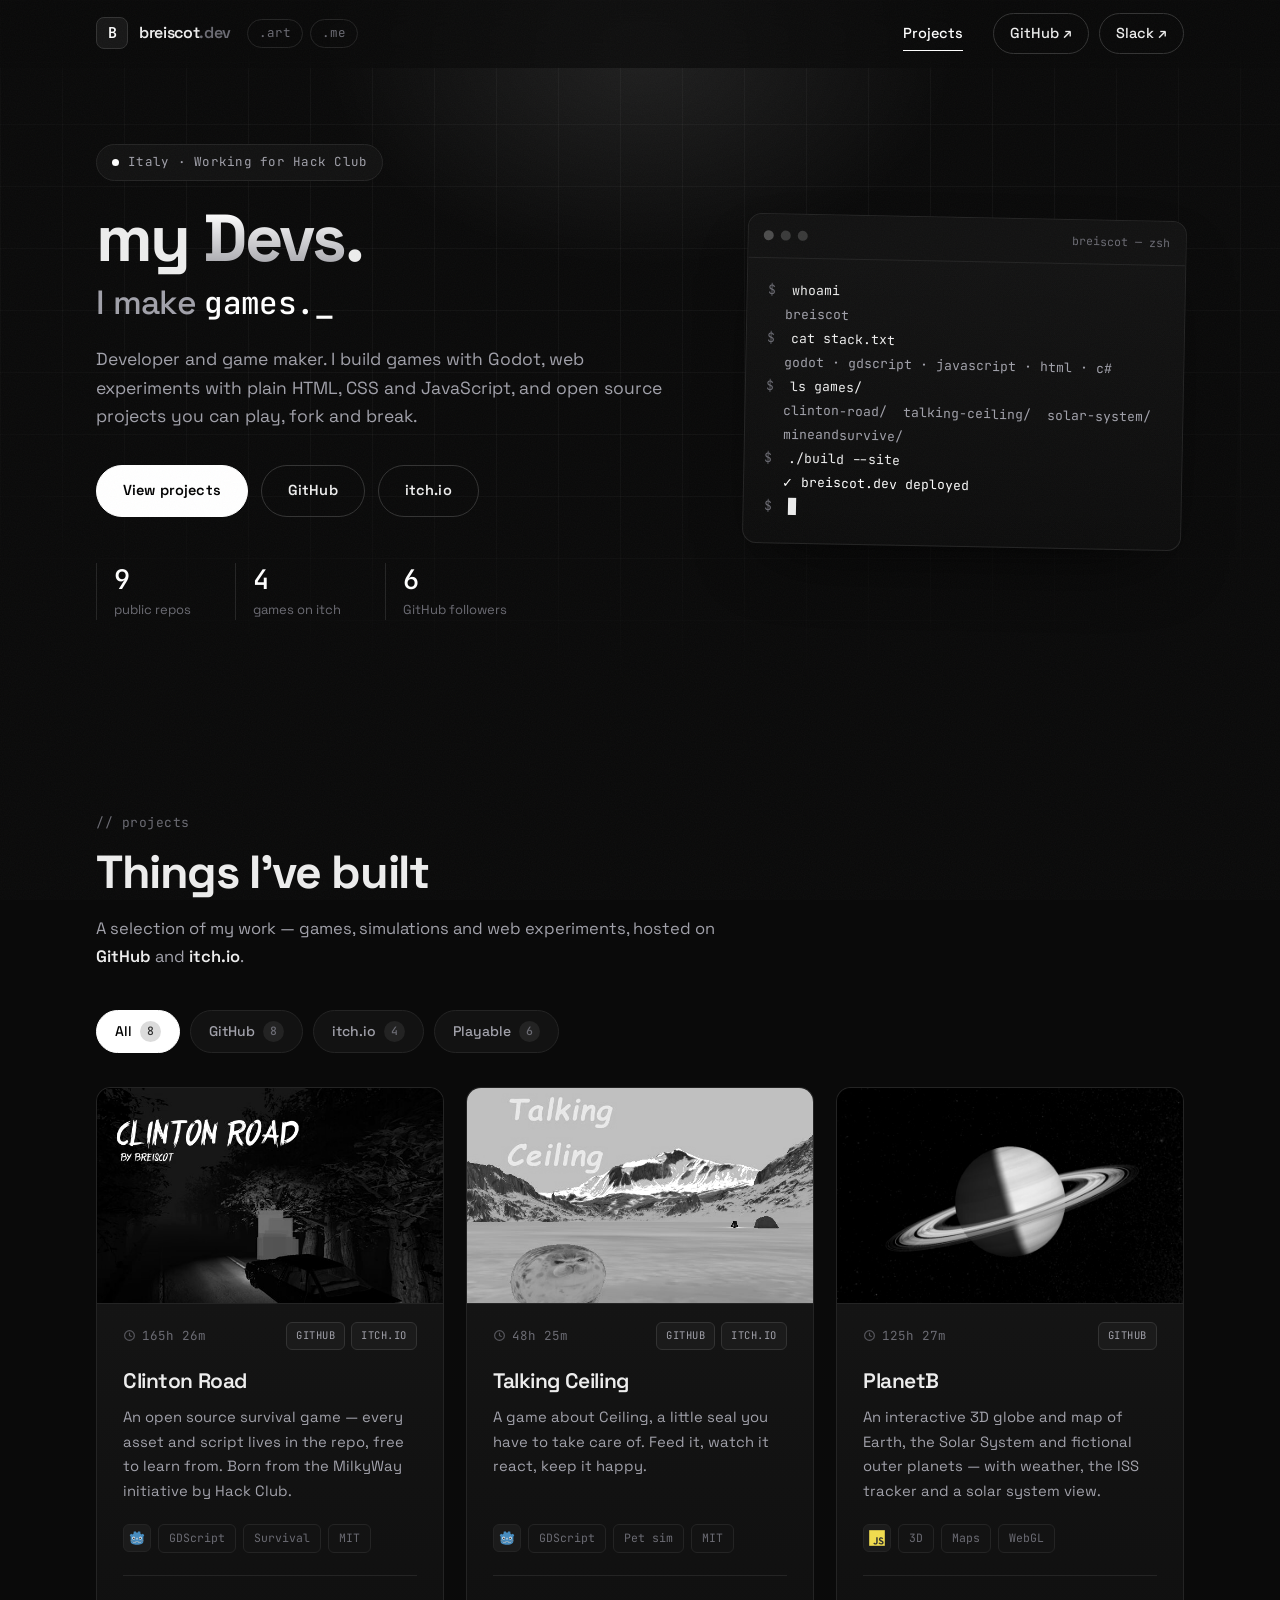
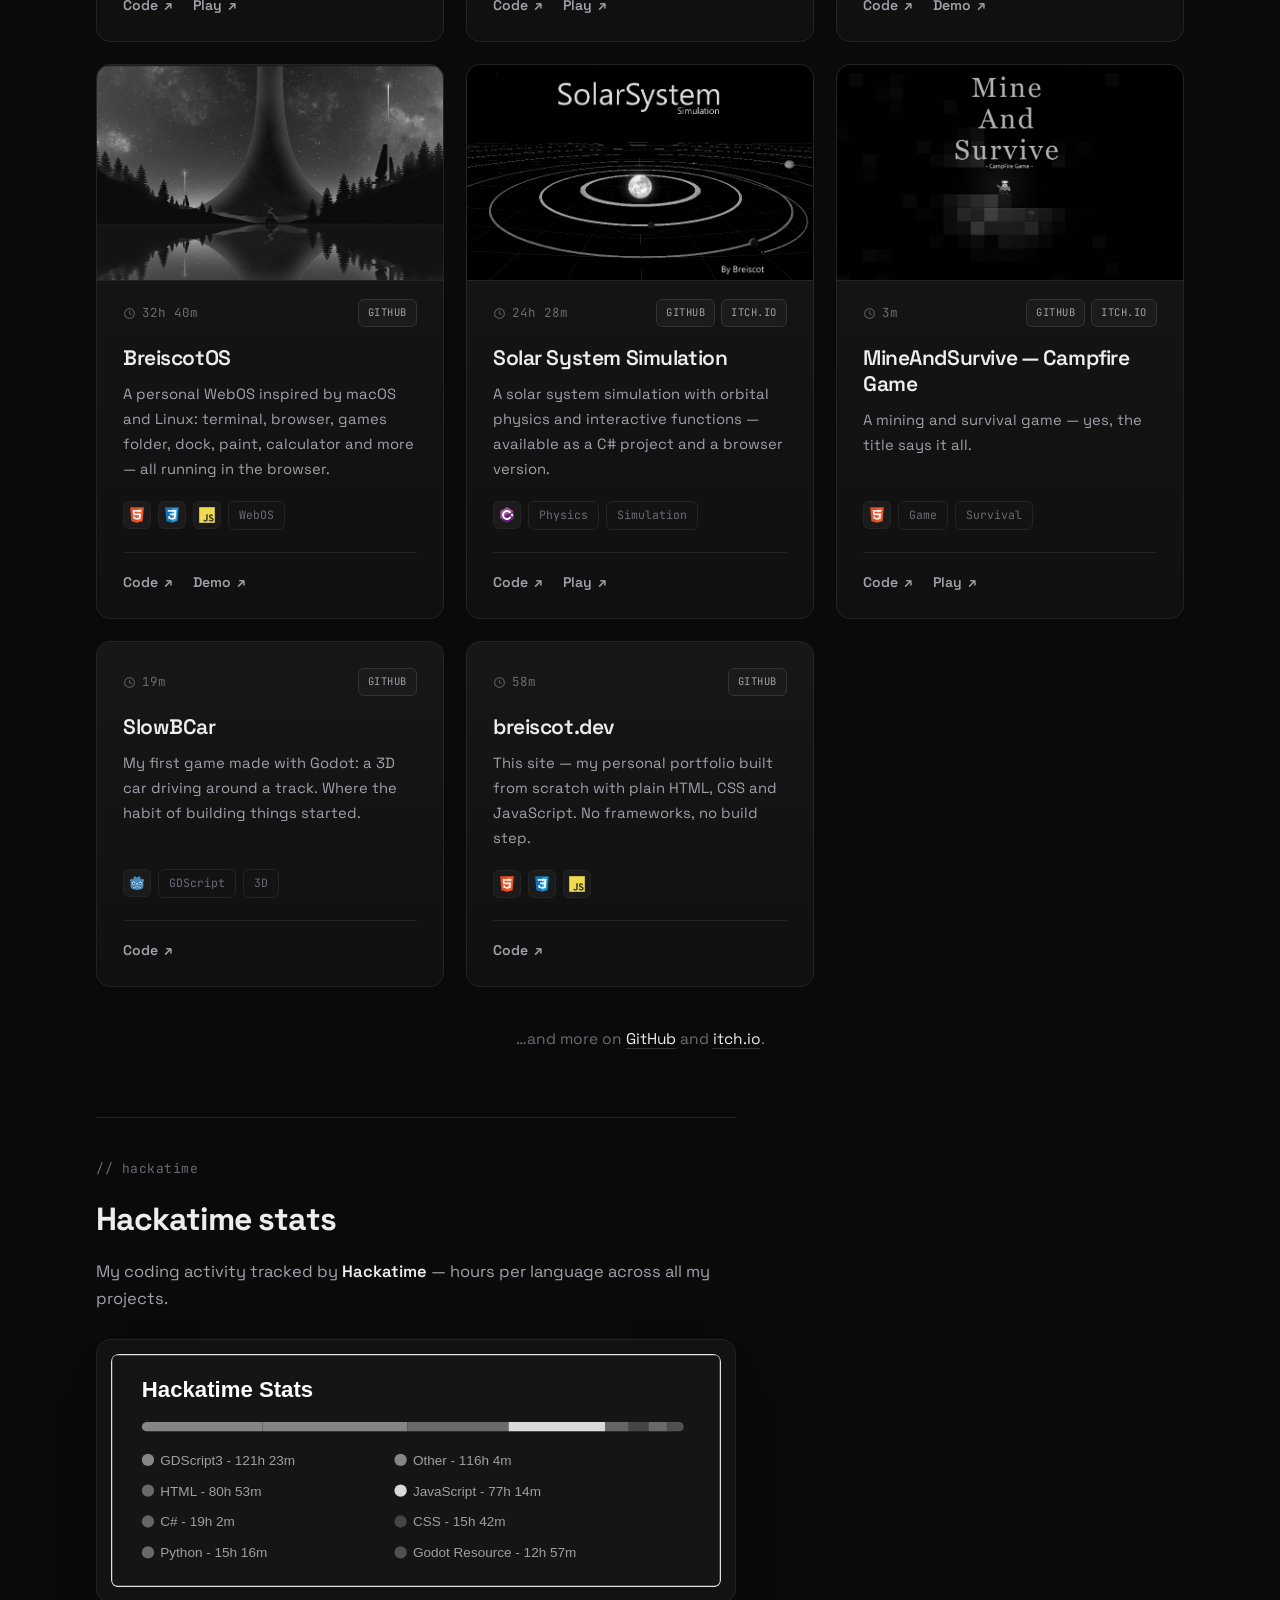
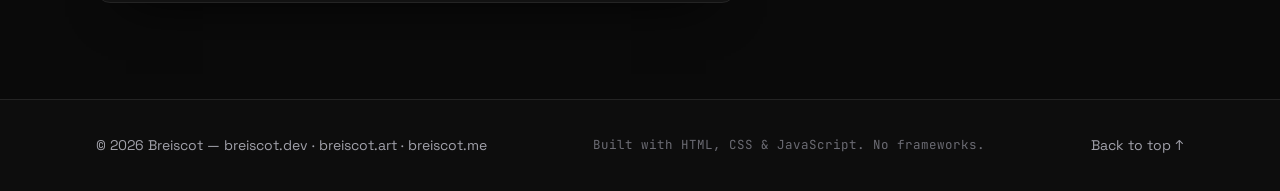
==== commit 01fc8b0d: "Changed new things" ====
--- a/index.html
+++ b/index.html
@@ -66,7 +66,7 @@
           </p>
 
           <h1 class="reveal">
-            Hi, I'm <span class="accent">Breiscot</span>.
+            my <span class="accent">Devs</span>.
             <span class="hero-sub">I make <span id="typewriter" class="type">games.</span><span class="caret" aria-hidden="true">_</span></span>
           </h1>
 
